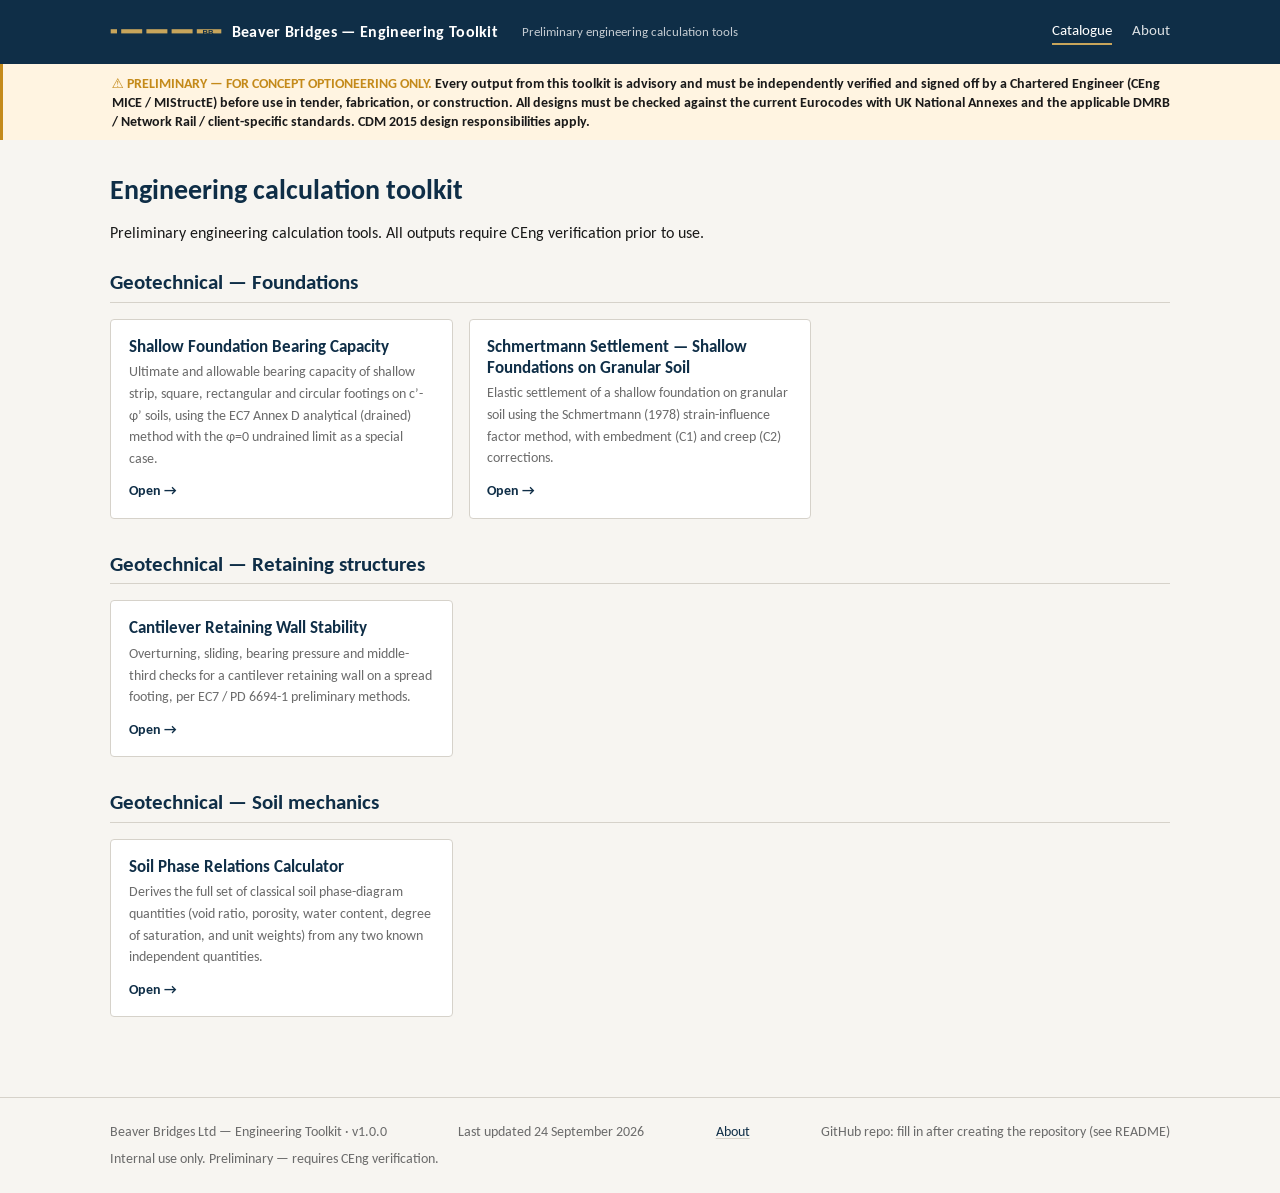
==== index.html @ 59d22f61 "Initial commit" ====
<!doctype html>
<html lang="en-GB">
<head>
  <meta charset="utf-8" />
  <meta name="viewport" content="width=device-width, initial-scale=1" />
  <title>Beaver Bridges — Engineering Toolkit</title>
  <meta name="description" content="Preliminary engineering calculation tools for Beaver Bridges Ltd. All outputs require CEng verification prior to use." />
  <link rel="icon" href="assets/favicon.ico" />
  <link rel="preconnect" href="https://fonts.googleapis.com" />
  <link rel="preconnect" href="https://fonts.gstatic.com" crossorigin />
  <link href="https://fonts.googleapis.com/css2?family=Carlito:ital,wght@0,300;0,400;0,700;1,400&display=swap" rel="stylesheet" />
  <link rel="stylesheet" href="css/base.css" />
  <link rel="stylesheet" href="css/layout.css" />
  <link rel="stylesheet" href="css/components.css" />
  <link rel="stylesheet" href="css/print.css" />
</head>
<body>
  <header class="site-nav">
    <div class="container">
      <a class="brand" href="index.html">
        <img src="assets/logo.svg" alt="Beaver Bridges" />
        <span class="brand-text">Beaver Bridges — Engineering Toolkit</span>
      </a>
      <span class="tagline">Preliminary engineering calculation tools</span>
      <nav>
        <a href="index.html" aria-current="page">Catalogue</a>
        <a href="about.html">About</a>
      </nav>
    </div>
  </header>

  <div class="safety-banner">
    <div class="container">
      <strong class="lead">⚠ PRELIMINARY — FOR CONCEPT OPTIONEERING ONLY.</strong>
      Every output from this toolkit is advisory and must be independently verified and signed off by a
      Chartered Engineer (CEng MICE / MIStructE) before use in tender, fabrication, or construction. All
      designs must be checked against the current Eurocodes with UK National Annexes and the applicable
      DMRB / Network Rail / client-specific standards. CDM 2015 design responsibilities apply.
    </div>
  </div>

  <main>
    <div class="container">
      <div class="page-header">
        <h1>Engineering calculation toolkit</h1>
        <p>Preliminary engineering calculation tools. All outputs require CEng verification prior to use.</p>
      </div>

      <div id="catalogue-root"></div>
    </div>
  </main>

  <footer class="site-footer">
    <div class="container">
      <span>Beaver Bridges Ltd — Engineering Toolkit · v1.0.0</span>
      <span>Last updated 24 September 2026</span>
      <span><a href="about.html">About</a></span>
      <span>GitHub repo: fill in after creating the repository (see README)</span>
      <span>Internal use only. Preliminary — requires CEng verification.</span>
    </div>
  </footer>

  <script type="module" src="js/main.js"></script>
</body>
</html>
---- css/base.css ----
/* base.css — reset, design tokens, typography
   Carlito is loaded via the Google Fonts <link> in each page's <head> (the
   one sanctioned external call per the build brief) — see index.html etc.
   The fallback stack below covers 'Calibri Light', which is metric-
   identical to Carlito, if that link is ever unreachable. */

:root {
  --bb-primary: #0F2E47;
  --bb-accent:  #C8A55B;
  --bb-paper:   #F7F5F1;
  --bb-ink:     #1A1A1A;
  --bb-muted:   #6B6B6B;
  --bb-line:    #D6D2CA;
  --bb-warn-bg: #FFF4E1;
  --bb-warn-ln: #C48A1A;
  --bb-ok:      #2E7D5B;
  --bb-err:     #B23A2E;

  --bb-font: 'Carlito', 'Calibri Light', 'Calibri', 'Segoe UI', system-ui, sans-serif;
  --bb-radius: 4px;
}

*, *::before, *::after {
  box-sizing: border-box;
}

html {
  font-size: 16px;
}

body {
  margin: 0;
  background: var(--bb-paper);
  color: var(--bb-ink);
  font-family: var(--bb-font);
  font-weight: 400;
  line-height: 1.5;
  font-variant-numeric: tabular-nums;
  -webkit-font-smoothing: antialiased;
}

h1, h2, h3, h4 {
  font-weight: 700;
  line-height: 1.25;
  margin: 0 0 0.5em;
  color: var(--bb-primary);
}

h1 { font-size: 1.75rem; }
h2 { font-size: 1.3rem; }
h3 { font-size: 1.05rem; }

p {
  margin: 0 0 1em;
}

a {
  color: var(--bb-primary);
  text-decoration-color: var(--bb-line);
  text-underline-offset: 2px;
}

a:hover {
  color: var(--bb-accent);
}

ul, ol {
  margin: 0 0 1em;
  padding-left: 1.25em;
}

table {
  border-collapse: collapse;
  width: 100%;
}

th, td {
  text-align: left;
  padding: 0.4em 0.6em;
  border-bottom: 1px solid var(--bb-line);
}

td.num, th.num {
  text-align: right;
  font-variant-numeric: tabular-nums;
}

button, input, select {
  font-family: inherit;
  font-size: 1rem;
  color: inherit;
}

small, .muted {
  color: var(--bb-muted);
  font-size: 0.85em;
}

.visually-hidden {
  position: absolute;
  width: 1px;
  height: 1px;
  overflow: hidden;
  clip: rect(0 0 0 0);
  white-space: nowrap;
}
---- css/layout.css ----
/* layout.css — nav, banner, grid, page structure */

.container {
  max-width: 1100px;
  margin: 0 auto;
  padding: 0 1.25rem;
}

/* --- Top nav --- */

.site-nav {
  background: var(--bb-primary);
  color: #fff;
}

.site-nav .container {
  display: flex;
  align-items: center;
  gap: 1.5rem;
  min-height: 64px;
}

.site-nav .brand {
  display: flex;
  align-items: center;
  gap: 0.6rem;
  color: #fff;
  text-decoration: none;
  font-weight: 700;
  letter-spacing: 0.02em;
}

.site-nav .brand img,
.site-nav .brand svg {
  height: 28px;
  width: auto;
  display: block;
}

.site-nav .brand-text {
  font-size: 1rem;
  white-space: nowrap;
}

.site-nav .tagline {
  display: none;
}

.site-nav nav {
  margin-left: auto;
  display: flex;
  gap: 1.25rem;
}

.site-nav nav a {
  color: #fff;
  text-decoration: none;
  font-size: 0.95rem;
  opacity: 0.85;
  border-bottom: 2px solid transparent;
  padding-bottom: 2px;
}

.site-nav nav a:hover,
.site-nav nav a[aria-current='page'] {
  opacity: 1;
  border-bottom-color: var(--bb-accent);
}

@media (min-width: 700px) {
  .site-nav .tagline {
    display: block;
    font-size: 0.8rem;
    font-weight: 400;
    opacity: 0.75;
  }
}

/* --- Safety banner --- */

.safety-banner {
  background: var(--bb-warn-bg);
  border-left: 3px solid var(--bb-warn-ln);
  color: var(--bb-ink);
}

.safety-banner .container {
  padding-top: 0.6rem;
  padding-bottom: 0.6rem;
  font-size: 0.85rem;
  font-weight: 700;
  line-height: 1.4;
}

.safety-banner strong.lead {
  color: var(--bb-warn-ln);
}

/* --- Page body --- */

main {
  padding: 2rem 0 3rem;
}

.page-header {
  margin-bottom: 1.5rem;
}

.page-header .tag {
  display: inline-block;
  font-size: 0.75rem;
  font-weight: 700;
  color: var(--bb-primary);
  background: #fff;
  border: 1px solid var(--bb-line);
  border-radius: var(--bb-radius);
  padding: 0.15em 0.5em;
  margin-bottom: 0.5rem;
}

/* --- Landing page catalogue --- */

.catalogue-group {
  margin-bottom: 2rem;
}

.catalogue-group h2 {
  border-bottom: 1px solid var(--bb-line);
  padding-bottom: 0.4rem;
  margin-bottom: 1rem;
}

.card-grid {
  display: grid;
  grid-template-columns: repeat(auto-fill, minmax(260px, 1fr));
  gap: 1rem;
}

.calc-card {
  display: flex;
  flex-direction: column;
  background: #fff;
  border: 1px solid var(--bb-line);
  border-radius: var(--bb-radius);
  padding: 1rem 1.1rem;
  text-decoration: none;
  color: var(--bb-ink);
}

.calc-card:hover {
  border-color: var(--bb-primary);
}

.calc-card h3 {
  margin-bottom: 0.3rem;
}

.calc-card p {
  color: var(--bb-muted);
  font-size: 0.9rem;
  margin-bottom: 0.75rem;
  flex: 1;
}

.calc-card .open-link {
  font-size: 0.85rem;
  font-weight: 700;
  color: var(--bb-primary);
}

/* --- Calc page two-column layout --- */

.calc-layout {
  display: grid;
  grid-template-columns: 1fr;
  gap: 2rem;
}

@media (min-width: 900px) {
  .calc-layout {
    grid-template-columns: minmax(0, 1.1fr) minmax(0, 0.9fr);
    align-items: start;
  }
  .calc-col-results {
    position: sticky;
    top: 1rem;
  }
}

.calc-col-results {
  display: flex;
  flex-direction: column;
  gap: 1rem;
}

.report-section {
  margin-top: 2.5rem;
}

.report-frame {
  background: #fff;
  border: 1px solid var(--bb-line);
}

/* --- Footer --- */

.site-footer {
  border-top: 1px solid var(--bb-line);
  padding: 1.5rem 0;
  font-size: 0.85rem;
  color: var(--bb-muted);
}

.site-footer .container {
  display: flex;
  flex-wrap: wrap;
  gap: 0.4rem 1.25rem;
  justify-content: space-between;
}
---- css/components.css ----
/* components.css — buttons, forms, tables, result cards */

/* --- Buttons --- */

.btn {
  display: inline-flex;
  align-items: center;
  gap: 0.4em;
  font-family: var(--bb-font);
  font-size: 0.9rem;
  font-weight: 700;
  padding: 0.5em 0.9em;
  border-radius: var(--bb-radius);
  border: 1px solid var(--bb-primary);
  background: var(--bb-primary);
  color: #fff;
  cursor: pointer;
  line-height: 1.2;
}

.btn:hover {
  background: #133a5c;
}

.btn.secondary {
  background: #fff;
  color: var(--bb-primary);
}

.btn.secondary:hover {
  background: var(--bb-paper);
}

.btn:disabled {
  opacity: 0.5;
  cursor: not-allowed;
}

.btn-row {
  display: flex;
  flex-wrap: wrap;
  gap: 0.5rem;
  margin-bottom: 1rem;
}

.print-icon {
  width: 1em;
  height: 1em;
  display: inline-block;
}

/* --- Forms --- */

.calc-form {
  background: #fff;
  border: 1px solid var(--bb-line);
  border-radius: var(--bb-radius);
  padding: 1.25rem;
}

.field {
  margin-bottom: 1rem;
}

.field:last-child {
  margin-bottom: 0;
}

.field label {
  display: block;
  font-size: 0.85rem;
  font-weight: 700;
  margin-bottom: 0.3em;
}

.field .field-unit {
  font-weight: 400;
  color: var(--bb-muted);
}

.field-input-row {
  display: flex;
  align-items: center;
  gap: 0.5rem;
}

.field input[type="number"],
.field input[type="text"],
.field select {
  width: 100%;
  padding: 0.5em 0.6em;
  border: 1px solid var(--bb-line);
  border-radius: var(--bb-radius);
  background: var(--bb-paper);
  font-variant-numeric: tabular-nums;
}

.field input:focus,
.field select:focus {
  outline: 2px solid var(--bb-primary);
  outline-offset: 1px;
}

.field .unit-suffix {
  font-size: 0.85rem;
  color: var(--bb-muted);
  white-space: nowrap;
}

.field .field-help {
  margin-top: 0.25em;
  font-size: 0.78rem;
  color: var(--bb-muted);
}

.field.invalid input,
.field.invalid select {
  border-color: var(--bb-err);
}

.field .field-error {
  margin-top: 0.25em;
  font-size: 0.78rem;
  color: var(--bb-err);
}

fieldset {
  border: 1px solid var(--bb-line);
  border-radius: var(--bb-radius);
  margin: 0 0 1rem;
  padding: 0.75rem 1rem 1rem;
}

fieldset legend {
  font-size: 0.85rem;
  font-weight: 700;
  padding: 0 0.4em;
}

/* --- Collapsible refs/assumptions --- */

details.info-block {
  background: #fff;
  border: 1px solid var(--bb-line);
  border-radius: var(--bb-radius);
  padding: 0.75rem 1rem;
  margin-bottom: 1rem;
}

details.info-block summary {
  cursor: pointer;
  font-weight: 700;
  font-size: 0.9rem;
}

details.info-block ul {
  margin: 0.75rem 0 0;
}

details.info-block li {
  margin-bottom: 0.3em;
  font-size: 0.9rem;
}

/* --- Results panel --- */

.results-panel {
  background: #fff;
  border: 1px solid var(--bb-line);
  border-radius: var(--bb-radius);
  padding: 1.25rem;
}

.result-row {
  display: flex;
  justify-content: space-between;
  align-items: baseline;
  gap: 1rem;
  padding: 0.4em 0;
  border-bottom: 1px solid var(--bb-line);
}

.result-row:last-child {
  border-bottom: none;
}

.result-row .result-label {
  font-size: 0.88rem;
  color: var(--bb-muted);
}

.result-row .result-value {
  font-weight: 700;
  font-variant-numeric: tabular-nums;
  white-space: nowrap;
}

/* Scoped to .results-panel specifically (not .rs-results-box in the report
   sheet) — the negative margin bleeds the highlight to the panel's own
   edges, which would break out of the report's tighter results box. */
.results-panel .result-row.highlight {
  background: var(--bb-paper);
  margin: 0 -1.25rem;
  padding: 0.6em 1.25rem;
  border-bottom: none;
}

.result-row.highlight .result-value {
  font-size: 1.15rem;
  color: var(--bb-primary);
}

.verdict-banner {
  margin-top: 0.75rem;
  padding: 0.6em 0.9em;
  border-radius: var(--bb-radius);
  font-weight: 700;
  font-size: 0.9rem;
}

.verdict-banner.pass {
  background: #E7F3EC;
  color: var(--bb-ok);
  border: 1px solid var(--bb-ok);
}

.verdict-banner.fail {
  background: #FBEAE7;
  color: var(--bb-err);
  border: 1px solid var(--bb-err);
}

.warnings-list {
  margin-top: 0.75rem;
  padding: 0.6em 0.9em;
  background: var(--bb-warn-bg);
  border: 1px solid var(--bb-warn-ln);
  border-radius: var(--bb-radius);
  font-size: 0.85rem;
}

.warnings-list ul {
  margin: 0.4em 0 0;
}

/* --- Soil layers table (Schmertmann settlement) --- */

.layers-table {
  margin-bottom: 0.5rem;
}

.layers-table th {
  font-size: 0.8rem;
  color: var(--bb-muted);
  font-weight: 700;
}

.layers-table td {
  padding: 0.3em 0.4em;
}

.layers-table input[type="number"] {
  width: 100%;
  padding: 0.35em 0.4em;
}

.layers-table .btn {
  padding: 0.2em 0.5em;
  font-size: 0.8rem;
  line-height: 1;
}

/* --- Phase relations picker --- */

.phase-picker-row {
  display: grid;
  grid-template-columns: repeat(2, 1fr);
  gap: 0.75rem;
}

.phase-output-table td.derived {
  color: var(--bb-muted);
}

.phase-output-table td.given {
  font-weight: 700;
  color: var(--bb-primary);
}

/* --- Copy-link toast --- */

.toast {
  position: fixed;
  bottom: 1.25rem;
  left: 50%;
  transform: translateX(-50%);
  background: var(--bb-primary);
  color: #fff;
  padding: 0.5em 1em;
  border-radius: var(--bb-radius);
  font-size: 0.85rem;
  opacity: 0;
  pointer-events: none;
  transition: opacity 0.2s ease;
}

.toast.visible {
  opacity: 1;
}
---- css/print.css ----
/* print.css — printable calc sheet (@media print) and the on-screen preview
   that mirrors it exactly (.report-sheet is shared markup for both). */

.report-sheet {
  font-family: var(--bb-font);
  color: #000;
  background: #fff;
  font-size: 10pt;
  line-height: 1.35;
  font-variant-numeric: tabular-nums;
}

.report-sheet .rs-border {
  border: 0.5pt solid #000;
}

.report-sheet table {
  border-collapse: collapse;
  width: 100%;
}

.report-sheet .rs-head {
  display: grid;
  grid-template-columns: 1fr 1fr;
  border-bottom: 0.5pt solid #000;
}

.report-sheet .rs-head > div {
  padding: 6pt 8pt;
}

.report-sheet .rs-head-left {
  border-right: 0.5pt solid #000;
  display: flex;
  align-items: center;
  gap: 8pt;
}

.report-sheet .rs-head-left img,
.report-sheet .rs-head-left svg {
  height: 22pt;
  width: auto;
}

.report-sheet .rs-head-left .rs-company {
  font-size: 12pt;
  font-weight: 700;
}

.report-sheet .rs-head-left .rs-sub {
  font-size: 8pt;
  color: #333;
}

.report-sheet .rs-meta-table td {
  border: none;
  padding: 1pt 0;
  font-size: 9pt;
}

.report-sheet .rs-meta-table td.rs-meta-label {
  color: #333;
  width: 40%;
}

.report-sheet .rs-meta-table td.rs-meta-fill {
  border-bottom: 0.5pt solid #000;
}

.report-sheet .rs-calc-meta {
  display: grid;
  grid-template-columns: 1fr 1fr;
  border-bottom: 0.5pt solid #000;
}

.report-sheet .rs-calc-meta > div {
  padding: 6pt 8pt;
}

.report-sheet .rs-calc-meta > div:first-child {
  border-right: 0.5pt solid #000;
}

.report-sheet .rs-calc-title {
  font-size: 12pt;
  font-weight: 700;
  margin-bottom: 2pt;
}

.report-sheet .rs-body {
  padding: 8pt 10pt;
}

.report-sheet h4.rs-section-title {
  font-size: 10pt;
  font-weight: 700;
  letter-spacing: 0.03em;
  text-transform: uppercase;
  border-bottom: 0.5pt solid #000;
  margin: 0 0 4pt;
  padding-bottom: 2pt;
}

.report-sheet section.rs-section {
  margin-bottom: 10pt;
}

.report-sheet ul.rs-bullets {
  margin: 0;
  padding-left: 14pt;
}

.report-sheet ul.rs-bullets li {
  margin-bottom: 2pt;
}

.report-sheet table.rs-input-table th,
.report-sheet table.rs-input-table td {
  border-bottom: 0.5pt solid #999;
  padding: 2pt 4pt;
  font-size: 9pt;
  text-align: left;
}

.report-sheet table.rs-input-table td.num {
  text-align: right;
}

.report-sheet .rs-step {
  margin-bottom: 6pt;
  page-break-inside: avoid;
}

.report-sheet .rs-step-title {
  font-weight: 700;
  font-size: 9.5pt;
  margin-bottom: 1pt;
}

.report-sheet .rs-step-line {
  display: grid;
  grid-template-columns: 90pt 1fr;
  font-size: 9pt;
}

.report-sheet .rs-step-line .rs-step-key {
  color: #333;
}

.report-sheet .rs-results-box {
  border: 0.75pt solid #000;
  padding: 6pt 10pt;
  page-break-inside: avoid;
}

.report-sheet .rs-results-box .result-row {
  display: flex;
  justify-content: space-between;
  padding: 2pt 0;
  font-size: 9.5pt;
  border-bottom: 0.25pt solid #ccc;
}

.report-sheet .rs-results-box .result-row:last-child {
  border-bottom: none;
}

.report-sheet .rs-results-box .result-row.highlight .result-value {
  font-size: 12pt;
  font-weight: 700;
}

.report-sheet .rs-verdict {
  margin-top: 4pt;
  font-weight: 700;
  font-size: 9.5pt;
}

.report-sheet .rs-signoff {
  border-top: 0.75pt solid #000;
  padding: 8pt 10pt;
}

.report-sheet .rs-signoff-statement {
  font-weight: 700;
  font-size: 8.5pt;
  text-align: center;
  margin-bottom: 6pt;
}

.report-sheet .rs-signoff-row {
  display: grid;
  grid-template-columns: 60pt 1fr 40pt 1fr 40pt 1fr;
  gap: 4pt;
  align-items: end;
  font-size: 9pt;
  margin-bottom: 4pt;
}

.report-sheet .rs-signoff-row span.line {
  border-bottom: 0.5pt solid #000;
  display: inline-block;
  height: 12pt;
}

.report-sheet .rs-footer {
  border-top: 0.5pt solid #000;
  padding: 4pt 10pt;
  font-size: 8pt;
  display: flex;
  justify-content: space-between;
  color: #333;
}

@media print {
  @page {
    size: A4 portrait;
    margin: 15mm;
  }

  html, body {
    background: #fff !important;
  }

  body * {
    visibility: hidden;
  }

  .site-nav, .safety-banner, .site-footer,
  .calc-form, .results-panel, .btn-row, .info-block,
  .toast {
    display: none !important;
  }

  #report-root, #report-root * {
    visibility: visible;
  }

  #report-root {
    position: absolute;
    left: 0;
    top: 0;
    width: 100%;
  }

  .report-sheet {
    font-size: 10pt;
    line-height: 1.35;
  }

  .report-sheet .rs-step,
  .report-sheet .rs-results-box {
    page-break-inside: avoid;
  }

  a[href]::after {
    content: '';
  }
}
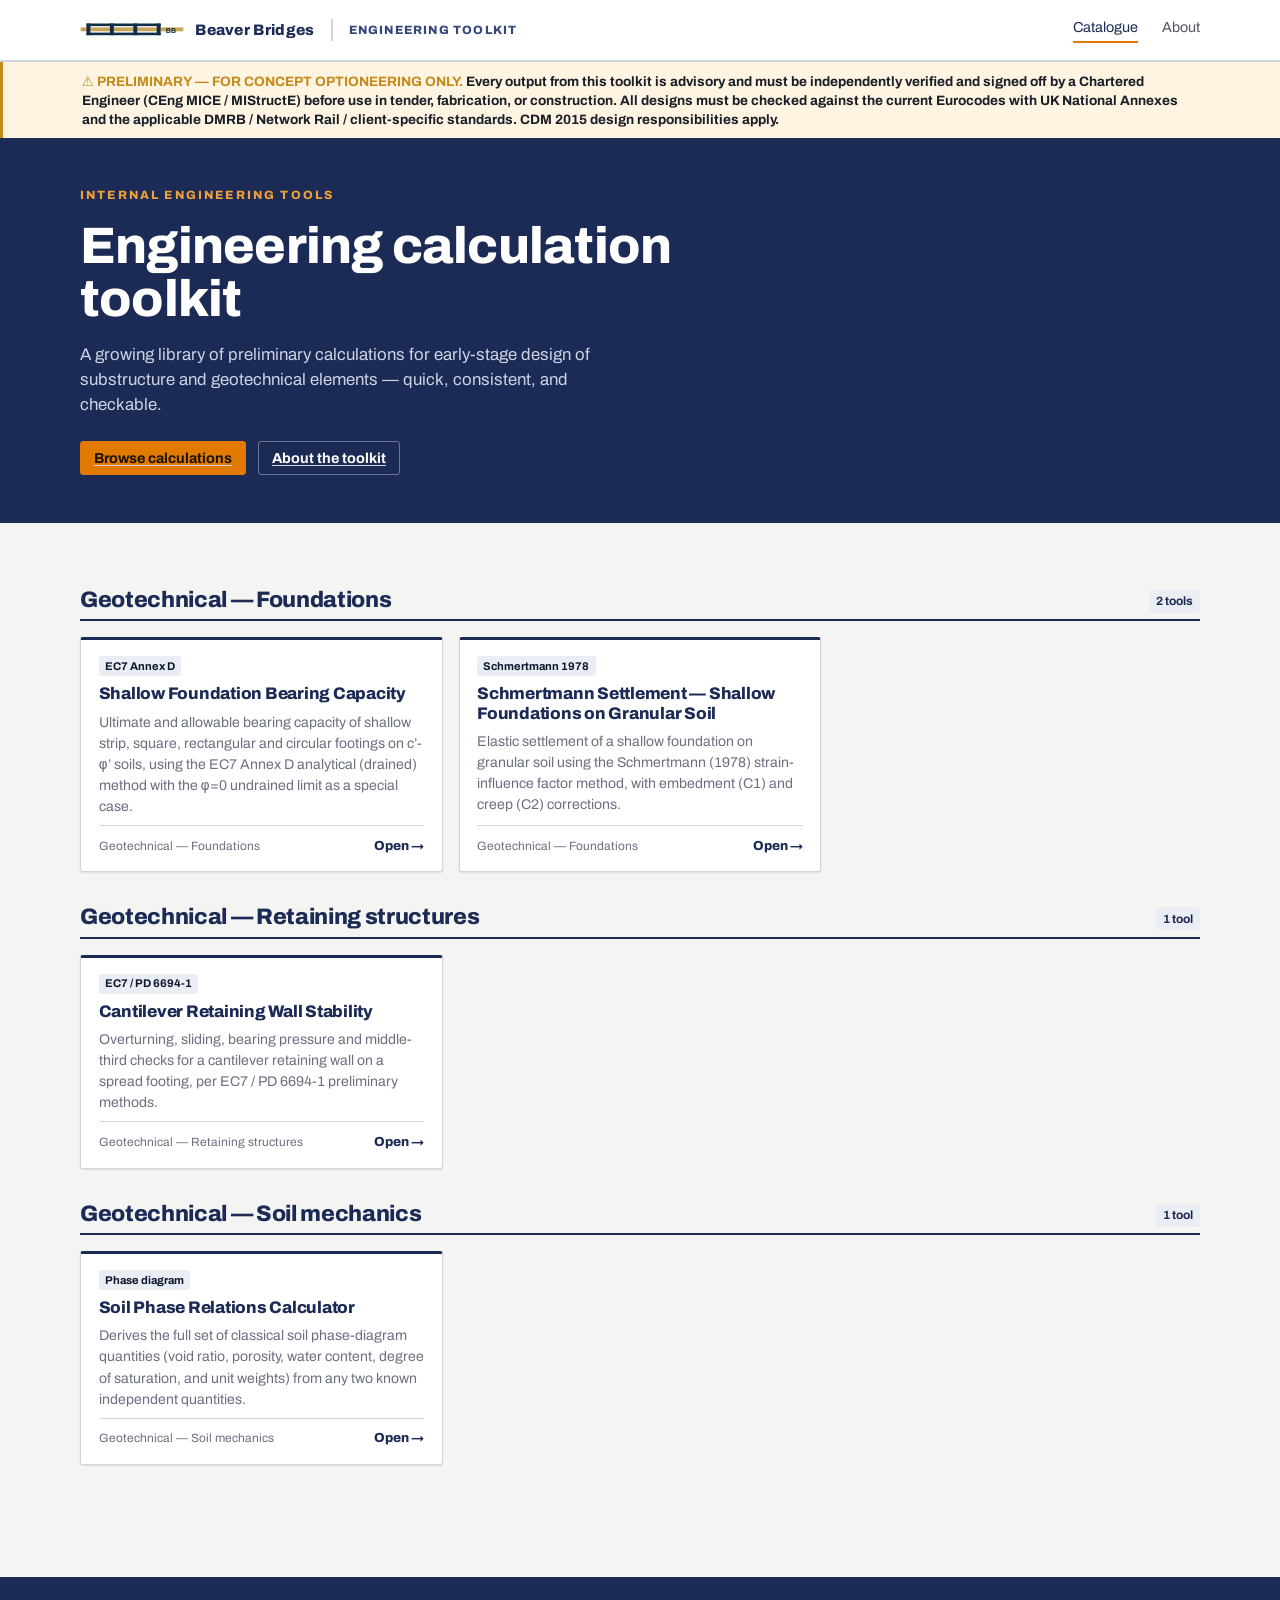
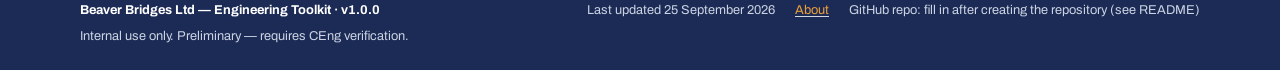
==== commit 1184405a: "Rev 1" ====
--- a/index.html
+++ b/index.html
@@ -8,7 +8,7 @@
   <link rel="icon" href="assets/favicon.ico" />
   <link rel="preconnect" href="https://fonts.googleapis.com" />
   <link rel="preconnect" href="https://fonts.gstatic.com" crossorigin />
-  <link href="https://fonts.googleapis.com/css2?family=Carlito:ital,wght@0,300;0,400;0,700;1,400&display=swap" rel="stylesheet" />
+  <link href="https://fonts.googleapis.com/css2?family=Archivo:ital,wght@0,400;0,600;0,800;1,400&display=swap" rel="stylesheet" />
   <link rel="stylesheet" href="css/base.css" />
   <link rel="stylesheet" href="css/layout.css" />
   <link rel="stylesheet" href="css/components.css" />
@@ -19,9 +19,10 @@
     <div class="container">
       <a class="brand" href="index.html">
         <img src="assets/logo.svg" alt="Beaver Bridges" />
-        <span class="brand-text">Beaver Bridges — Engineering Toolkit</span>
+        <span class="brand-text">Beaver Bridges</span>
       </a>
-      <span class="tagline">Preliminary engineering calculation tools</span>
+      <span class="divider"></span>
+      <span class="tagline">Engineering Toolkit</span>
       <nav>
         <a href="index.html" aria-current="page">Catalogue</a>
         <a href="about.html">About</a>
@@ -39,22 +40,29 @@
     </div>
   </div>
 
+  <section class="hero">
+    <div class="container">
+      <div class="kicker">Internal engineering tools</div>
+      <h1>Engineering calculation toolkit</h1>
+      <p>A growing library of preliminary calculations for early-stage design of substructure and geotechnical elements — quick, consistent, and checkable.</p>
+      <div class="hero-actions">
+        <a href="#catalogue-root" class="btn btn-hero-primary">Browse calculations</a>
+        <a href="about.html" class="btn btn-hero-secondary">About the toolkit</a>
+      </div>
+    </div>
+  </section>
+
   <main>
-    <div class="container">
-      <div class="page-header">
-        <h1>Engineering calculation toolkit</h1>
-        <p>Preliminary engineering calculation tools. All outputs require CEng verification prior to use.</p>
-      </div>
-
+    <div class="container catalogue-intro">
       <div id="catalogue-root"></div>
     </div>
   </main>
 
   <footer class="site-footer">
     <div class="container">
-      <span>Beaver Bridges Ltd — Engineering Toolkit · v1.0.0</span>
-      <span>Last updated 24 September 2026</span>
-      <span><a href="about.html">About</a></span>
+      <strong>Beaver Bridges Ltd — Engineering Toolkit · v1.0.0</strong>
+      <span>Last updated 25 September 2026</span>
+      <a href="about.html">About</a>
       <span>GitHub repo: fill in after creating the repository (see README)</span>
       <span>Internal use only. Preliminary — requires CEng verification.</span>
     </div>
--- a/css/base.css
+++ b/css/base.css
@@ -1,23 +1,56 @@
 /* base.css — reset, design tokens, typography
-   Carlito is loaded via the Google Fonts <link> in each page's <head> (the
+   Archivo is loaded via the Google Fonts <link> in each page's <head> (the
    one sanctioned external call per the build brief) — see index.html etc.
-   The fallback stack below covers 'Calibri Light', which is metric-
-   identical to Carlito, if that link is ever unreachable. */
+   Brand retint: navy #1C2B55 primary, warm orange #E27A00 accent. The
+   safety/verification banner intentionally keeps its own warning colours
+   (--bb-warn-*) rather than the brand accent — it's a hazard notice, not a
+   brand moment, and stays non-dismissible per the build brief (§8). */
 
 :root {
-  --bb-primary: #0F2E47;
-  --bb-accent:  #C8A55B;
-  --bb-paper:   #F7F5F1;
-  --bb-ink:     #1A1A1A;
-  --bb-muted:   #6B6B6B;
-  --bb-line:    #D6D2CA;
+  --bb-primary: #1C2B55;
+  --bb-primary-100: #eaedf3;
+  --bb-primary-200: #ccd4e4;
+  --bb-primary-300: #a3b0cd;
+  --bb-primary-400: #6475a2;
+  --bb-primary-500: #33477b;
+  --bb-primary-600: #182648;
+  --bb-primary-700: #12203c;
+  --bb-primary-800: #0d182e;
+  --bb-primary-900: #08101f;
+
+  --bb-accent: #E27A00;
+  --bb-accent-100: #fdf1de;
+  --bb-accent-200: #f9ddb2;
+  --bb-accent-300: #f4c179;
+  --bb-accent-400: #ee9f38;
+  --bb-accent-500: #e27a00;
+  --bb-accent-600: #c06700;
+  --bb-accent-700: #955000;
+  --bb-accent-800: #6c3a00;
+  --bb-accent-900: #472600;
+
+  --bb-paper:   #F4F4F3;
+  --bb-surface: #FFFFFF;
+  --bb-ink:     #1A1E28;
+  --bb-muted:   #6B7080;
+  --bb-line:    #D2D5DD; /* ~20% navy tint over white, as a plain hex so
+                            border-shorthand parsing never depends on
+                            color-mix() support */
+
+  /* Hazard/warning colours — deliberately distinct from the brand accent
+     above so the mandatory verification notice always reads as a safety
+     signal, never as house style. */
   --bb-warn-bg: #FFF4E1;
   --bb-warn-ln: #C48A1A;
   --bb-ok:      #2E7D5B;
   --bb-err:     #B23A2E;
 
-  --bb-font: 'Carlito', 'Calibri Light', 'Calibri', 'Segoe UI', system-ui, sans-serif;
-  --bb-radius: 4px;
+  --bb-font: 'Archivo', 'Calibri Light', 'Calibri', 'Segoe UI', system-ui, sans-serif;
+  --bb-radius: 3px;
+  --bb-container: 1160px;
+
+  --bb-shadow-sm: 0 1px 2px rgba(8, 16, 31, 0.10);
+  --bb-shadow-md: 0 3px 10px rgba(8, 16, 31, 0.12);
 }
 
 *, *::before, *::after {
@@ -40,15 +73,16 @@
 }
 
 h1, h2, h3, h4 {
-  font-weight: 700;
-  line-height: 1.25;
+  font-weight: 800;
+  line-height: 1.15;
+  letter-spacing: -0.015em;
   margin: 0 0 0.5em;
   color: var(--bb-primary);
 }
 
-h1 { font-size: 1.75rem; }
-h2 { font-size: 1.3rem; }
-h3 { font-size: 1.05rem; }
+h1 { font-size: 2rem; }
+h2 { font-size: 1.4rem; }
+h3 { font-size: 1.1rem; }
 
 p {
   margin: 0 0 1em;
@@ -80,6 +114,14 @@
   border-bottom: 1px solid var(--bb-line);
 }
 
+th {
+  font-size: 0.75rem;
+  letter-spacing: 0.06em;
+  text-transform: uppercase;
+  color: var(--bb-muted);
+  font-weight: 700;
+}
+
 td.num, th.num {
   text-align: right;
   font-variant-numeric: tabular-nums;
--- a/css/layout.css
+++ b/css/layout.css
@@ -1,7 +1,7 @@
-/* layout.css — nav, banner, grid, page structure */
+/* layout.css — nav, hero, banner, grid, page structure */
 
 .container {
-  max-width: 1100px;
+  max-width: var(--bb-container);
   margin: 0 auto;
   padding: 0 1.25rem;
 }
@@ -9,37 +9,48 @@
 /* --- Top nav --- */
 
 .site-nav {
-  background: var(--bb-primary);
-  color: #fff;
+  background: var(--bb-surface);
+  border-bottom: 2px solid var(--bb-line);
+  position: sticky;
+  top: 0;
+  z-index: 20;
 }
 
 .site-nav .container {
   display: flex;
   align-items: center;
-  gap: 1.5rem;
-  min-height: 64px;
+  gap: 1rem;
+  min-height: 60px;
 }
 
 .site-nav .brand {
   display: flex;
   align-items: center;
-  gap: 0.6rem;
-  color: #fff;
+  gap: 0.7rem;
+  color: var(--bb-primary);
   text-decoration: none;
-  font-weight: 700;
+  font-weight: 800;
   letter-spacing: 0.02em;
 }
 
 .site-nav .brand img,
 .site-nav .brand svg {
-  height: 28px;
+  height: 26px;
   width: auto;
   display: block;
 }
 
 .site-nav .brand-text {
-  font-size: 1rem;
+  font-size: 0.95rem;
   white-space: nowrap;
+}
+
+.site-nav .divider {
+  width: 2px;
+  height: 22px;
+  background: var(--bb-line);
+  flex: none;
+  display: none;
 }
 
 .site-nav .tagline {
@@ -49,14 +60,14 @@
 .site-nav nav {
   margin-left: auto;
   display: flex;
-  gap: 1.25rem;
+  gap: 1.5rem;
 }
 
 .site-nav nav a {
-  color: #fff;
+  color: var(--bb-ink);
   text-decoration: none;
-  font-size: 0.95rem;
-  opacity: 0.85;
+  font-size: 0.9rem;
+  opacity: 0.75;
   border-bottom: 2px solid transparent;
   padding-bottom: 2px;
 }
@@ -64,19 +75,29 @@
 .site-nav nav a:hover,
 .site-nav nav a[aria-current='page'] {
   opacity: 1;
+  color: var(--bb-primary);
   border-bottom-color: var(--bb-accent);
 }
 
 @media (min-width: 700px) {
+  .site-nav .divider {
+    display: block;
+  }
   .site-nav .tagline {
     display: block;
-    font-size: 0.8rem;
-    font-weight: 400;
-    opacity: 0.75;
+    font-size: 0.75rem;
+    font-weight: 800;
+    letter-spacing: 0.1em;
+    text-transform: uppercase;
+    color: var(--bb-primary-500);
+    text-decoration: none;
   }
 }
 
-/* --- Safety banner --- */
+/* --- Safety banner ---
+   Deliberately kept persistent and non-dismissible (build brief §8) —
+   this is a hazard/compliance notice, not a piece of brand chrome, so it
+   does not follow the rest of the page into the navy/orange palette. */
 
 .safety-banner {
   background: var(--bb-warn-bg);
@@ -96,6 +117,67 @@
   color: var(--bb-warn-ln);
 }
 
+/* --- Hero (landing page only) --- */
+
+.hero {
+  background: var(--bb-primary);
+  color: #fff;
+}
+
+.hero .container {
+  padding: 3rem 1.25rem;
+}
+
+.hero .kicker {
+  font-size: 0.75rem;
+  letter-spacing: 0.18em;
+  text-transform: uppercase;
+  color: var(--bb-accent-400);
+  margin-bottom: 1rem;
+  font-weight: 800;
+}
+
+.hero h1 {
+  color: #fff;
+  font-size: clamp(2.1rem, 5vw, 3.2rem);
+  line-height: 1.03;
+  margin-bottom: 1rem;
+  max-width: 20ch;
+}
+
+.hero p {
+  font-size: 1.05rem;
+  max-width: 52ch;
+  color: var(--bb-primary-200);
+  margin-bottom: 1.5rem;
+}
+
+.hero .hero-actions {
+  display: flex;
+  gap: 0.75rem;
+  flex-wrap: wrap;
+}
+
+.hero .btn-hero-primary {
+  background: var(--bb-accent);
+  color: #1a1200;
+  border-color: var(--bb-accent);
+}
+
+.hero .btn-hero-primary:hover {
+  background: var(--bb-accent-600);
+}
+
+.hero .btn-hero-secondary {
+  background: transparent;
+  border: 1px solid rgba(255, 255, 255, 0.35);
+  color: #fff;
+}
+
+.hero .btn-hero-secondary:hover {
+  background: rgba(255, 255, 255, 0.08);
+}
+
 /* --- Page body --- */
 
 main {
@@ -118,53 +200,117 @@
   margin-bottom: 0.5rem;
 }
 
+.breadcrumb {
+  display: inline-flex;
+  align-items: center;
+  gap: 0.4rem;
+  font-size: 0.85rem;
+  font-weight: 700;
+  color: var(--bb-primary);
+  text-decoration: none;
+  margin-bottom: 1rem;
+}
+
+.breadcrumb:hover {
+  color: var(--bb-accent);
+}
+
 /* --- Landing page catalogue --- */
+
+.catalogue-intro {
+  padding-top: 2rem;
+}
 
 .catalogue-group {
   margin-bottom: 2rem;
 }
 
-.catalogue-group h2 {
-  border-bottom: 1px solid var(--bb-line);
+.catalogue-group .group-head {
+  display: flex;
+  align-items: flex-end;
+  justify-content: space-between;
+  gap: 1rem;
+  border-bottom: 2px solid var(--bb-primary);
   padding-bottom: 0.4rem;
   margin-bottom: 1rem;
 }
 
+.catalogue-group .group-head h2 {
+  margin: 0;
+}
+
+.catalogue-group .group-count {
+  font-size: 0.75rem;
+  font-weight: 700;
+  color: var(--bb-primary);
+  background: var(--bb-primary-100);
+  border-radius: var(--bb-radius);
+  padding: 0.2em 0.6em;
+  white-space: nowrap;
+}
+
 .card-grid {
   display: grid;
-  grid-template-columns: repeat(auto-fill, minmax(260px, 1fr));
+  grid-template-columns: repeat(auto-fill, minmax(280px, 1fr));
   gap: 1rem;
 }
 
 .calc-card {
   display: flex;
   flex-direction: column;
-  background: #fff;
+  gap: 0.5rem;
+  background: var(--bb-surface);
   border: 1px solid var(--bb-line);
+  border-top: 3px solid var(--bb-primary);
   border-radius: var(--bb-radius);
   padding: 1rem 1.1rem;
   text-decoration: none;
   color: var(--bb-ink);
+  box-shadow: var(--bb-shadow-sm);
+  transition: box-shadow 0.15s;
 }
 
 .calc-card:hover {
-  border-color: var(--bb-primary);
+  box-shadow: var(--bb-shadow-md);
+}
+
+.calc-card .card-tag {
+  display: inline-flex;
+  align-self: flex-start;
+  font-size: 0.7rem;
+  font-weight: 700;
+  color: var(--bb-primary-800);
+  background: var(--bb-primary-100);
+  border-radius: var(--bb-radius);
+  padding: 0.15em 0.55em;
 }
 
 .calc-card h3 {
-  margin-bottom: 0.3rem;
+  margin: 0;
+  font-size: 1.05rem;
 }
 
 .calc-card p {
   color: var(--bb-muted);
-  font-size: 0.9rem;
-  margin-bottom: 0.75rem;
+  font-size: 0.88rem;
+  margin: 0;
   flex: 1;
 }
 
+.calc-card .card-foot {
+  display: flex;
+  justify-content: space-between;
+  align-items: center;
+  margin-top: auto;
+  padding-top: 0.6rem;
+  border-top: 1px solid var(--bb-line);
+  font-size: 0.75rem;
+  color: var(--bb-muted);
+}
+
 .calc-card .open-link {
-  font-size: 0.85rem;
-  font-weight: 700;
+  font-size: 0.82rem;
+  font-weight: 800;
   color: var(--bb-primary);
 }
 
@@ -183,7 +329,7 @@
   }
   .calc-col-results {
     position: sticky;
-    top: 1rem;
+    top: 76px;
   }
 }
 
@@ -202,18 +348,40 @@
   border: 1px solid var(--bb-line);
 }
 
+.diagram-section {
+  margin-top: 2rem;
+}
+
+.diagram-frame {
+  aspect-ratio: 4 / 3;
+  max-width: 480px;
+  background: #fff;
+  border: 1px solid var(--bb-line);
+  border-radius: var(--bb-radius);
+}
+
 /* --- Footer --- */
 
 .site-footer {
-  border-top: 1px solid var(--bb-line);
+  background: var(--bb-primary);
+  color: var(--bb-primary-200);
   padding: 1.5rem 0;
-  font-size: 0.85rem;
-  color: var(--bb-muted);
+  font-size: 0.8rem;
+  margin-top: 2rem;
 }
 
 .site-footer .container {
   display: flex;
   flex-wrap: wrap;
   gap: 0.4rem 1.25rem;
-  justify-content: space-between;
-}
+  align-items: center;
+}
+
+.site-footer strong {
+  color: #fff;
+  margin-right: auto;
+}
+
+.site-footer a {
+  color: var(--bb-accent-400);
+}
--- a/css/components.css
+++ b/css/components.css
@@ -19,7 +19,7 @@
 }
 
 .btn:hover {
-  background: #133a5c;
+  background: var(--bb-primary-600);
 }
 
 .btn.secondary {
@@ -195,19 +195,60 @@
   white-space: nowrap;
 }
 
-/* Scoped to .results-panel specifically (not .rs-results-box in the report
-   sheet) — the negative margin bleeds the highlight to the panel's own
-   edges, which would break out of the report's tighter results box. */
-.results-panel .result-row.highlight {
-  background: var(--bb-paper);
-  margin: 0 -1.25rem;
-  padding: 0.6em 1.25rem;
-  border-bottom: none;
-}
-
-.result-row.highlight .result-value {
-  font-size: 1.15rem;
+/* --- Stat tiles (headline / highlighted results) ---
+   Highlighted results render as tiles above the row list, not as rows:
+   the first tile is solid navy, any further ones are outlined — mirrors
+   the paired qult/qRd headline treatment. Same classes are reused inside
+   the printed report sheet; print.css adds pt-scale overrides there. */
+
+.stat-grid {
+  display: grid;
+  grid-template-columns: repeat(auto-fit, minmax(130px, 1fr));
+  gap: 2px;
+  background: var(--bb-line);
+  border: 1px solid var(--bb-line);
+  margin-bottom: 1rem;
+}
+
+.stat-tile {
+  background: var(--bb-surface);
+  padding: 1rem 1.1rem;
+}
+
+.stat-tile:first-child {
+  background: var(--bb-primary);
+  color: #fff;
+}
+
+.stat-tile .stat-label {
+  font-size: 0.68rem;
+  letter-spacing: 0.1em;
+  text-transform: uppercase;
+  font-weight: 700;
+  color: var(--bb-primary-500);
+  margin-bottom: 0.4rem;
+}
+
+.stat-tile:first-child .stat-label {
+  color: var(--bb-accent-400);
+}
+
+.stat-tile .stat-value {
+  font-weight: 800;
+  font-size: 1.9rem;
+  line-height: 1.05;
   color: var(--bb-primary);
+}
+
+.stat-tile:first-child .stat-value {
+  color: #fff;
+}
+
+.stat-tile .stat-unit {
+  font-size: 0.8rem;
+  font-weight: 700;
+  margin-left: 0.25em;
+  opacity: 0.7;
 }
 
 .verdict-banner {
--- a/css/print.css
+++ b/css/print.css
@@ -1,5 +1,9 @@
 /* print.css — printable calc sheet (@media print) and the on-screen preview
-   that mirrors it exactly (.report-sheet is shared markup for both). */
+   that mirrors it exactly (.report-sheet is shared markup for both).
+   Formal, bordered "engineering calculation sheet" styling: numbered
+   section headers, a metadata grid, and stat tiles for the headline
+   result(s) (reusing the same .stat-grid/.stat-tile classes as the live
+   results panel in components.css, at print point-sizes here). */
 
 .report-sheet {
   font-family: var(--bb-font);
@@ -11,7 +15,7 @@
 }
 
 .report-sheet .rs-border {
-  border: 0.5pt solid #000;
+  border: 0.5pt solid var(--bb-primary);
 }
 
 .report-sheet table {
@@ -22,7 +26,7 @@
 .report-sheet .rs-head {
   display: grid;
   grid-template-columns: 1fr 1fr;
-  border-bottom: 0.5pt solid #000;
+  border-bottom: 0.5pt solid var(--bb-primary);
 }
 
 .report-sheet .rs-head > div {
@@ -30,7 +34,7 @@
 }
 
 .report-sheet .rs-head-left {
-  border-right: 0.5pt solid #000;
+  border-right: 0.5pt solid var(--bb-primary);
   display: flex;
   align-items: center;
   gap: 8pt;
@@ -44,22 +48,28 @@
 
 .report-sheet .rs-head-left .rs-company {
   font-size: 12pt;
-  font-weight: 700;
+  font-weight: 800;
+  color: var(--bb-primary);
 }
 
 .report-sheet .rs-head-left .rs-sub {
-  font-size: 8pt;
-  color: #333;
+  font-size: 7.5pt;
+  letter-spacing: 0.08em;
+  text-transform: uppercase;
+  color: var(--bb-primary-500);
 }
 
 .report-sheet .rs-meta-table td {
   border: none;
   padding: 1pt 0;
-  font-size: 9pt;
+  font-size: 8.5pt;
 }
 
 .report-sheet .rs-meta-table td.rs-meta-label {
-  color: #333;
+  color: var(--bb-primary-500);
+  font-size: 6.5pt;
+  letter-spacing: 0.08em;
+  text-transform: uppercase;
   width: 40%;
 }
 
@@ -70,7 +80,7 @@
 .report-sheet .rs-calc-meta {
   display: grid;
   grid-template-columns: 1fr 1fr;
-  border-bottom: 0.5pt solid #000;
+  border-bottom: 0.5pt solid var(--bb-primary);
 }
 
 .report-sheet .rs-calc-meta > div {
@@ -78,27 +88,47 @@
 }
 
 .report-sheet .rs-calc-meta > div:first-child {
-  border-right: 0.5pt solid #000;
+  border-right: 0.5pt solid var(--bb-primary);
 }
 
 .report-sheet .rs-calc-title {
   font-size: 12pt;
-  font-weight: 700;
+  font-weight: 800;
   margin-bottom: 2pt;
 }
 
+/* Full-width navy title strip, between the metadata grid and the body —
+   purely decorative repetition of the title already in rs-calc-meta, but
+   it's what makes the sheet read as a formal document at a glance. */
+.report-sheet .rs-title-bar {
+  background: var(--bb-primary);
+  color: #fff;
+  padding: 7pt 12pt;
+  font-weight: 800;
+  font-size: 11pt;
+  letter-spacing: -0.01em;
+}
+
 .report-sheet .rs-body {
-  padding: 8pt 10pt;
+  padding: 10pt 12pt 14pt;
 }
 
 .report-sheet h4.rs-section-title {
-  font-size: 10pt;
-  font-weight: 700;
-  letter-spacing: 0.03em;
+  display: flex;
+  align-items: baseline;
+  gap: 8pt;
+  font-size: 9.5pt;
+  font-weight: 800;
+  letter-spacing: 0.05em;
   text-transform: uppercase;
-  border-bottom: 0.5pt solid #000;
-  margin: 0 0 4pt;
-  padding-bottom: 2pt;
+  border-bottom: 1pt solid var(--bb-primary);
+  margin: 2pt 0 5pt;
+  padding-bottom: 3pt;
+}
+
+.report-sheet h4.rs-section-title .rs-section-num {
+  color: var(--bb-accent);
+  font-size: 9.5pt;
 }
 
 .report-sheet section.rs-section {
@@ -112,6 +142,30 @@
 
 .report-sheet ul.rs-bullets li {
   margin-bottom: 2pt;
+}
+
+.report-sheet .rs-assump-grid {
+  display: grid;
+  grid-template-columns: 1fr 190pt;
+  gap: 10pt;
+  align-items: start;
+}
+
+.report-sheet .rs-diagram-box {
+  border: 0.5pt solid var(--bb-line);
+  background: #fff;
+  page-break-inside: avoid;
+}
+
+.report-sheet .rs-diagram-inner {
+  height: 150pt;
+}
+
+.report-sheet .rs-diagram-caption {
+  font-size: 7pt;
+  text-align: center;
+  color: var(--bb-primary-500);
+  padding: 2pt 0 4pt;
 }
 
 .report-sheet table.rs-input-table th,
@@ -122,6 +176,14 @@
   text-align: left;
 }
 
+.report-sheet table.rs-input-table th {
+  font-size: 7pt;
+  letter-spacing: 0.05em;
+  text-transform: uppercase;
+  color: var(--bb-primary-500);
+  font-weight: 700;
+}
+
 .report-sheet table.rs-input-table td.num {
   text-align: right;
 }
@@ -147,27 +209,48 @@
   color: #333;
 }
 
-.report-sheet .rs-results-box {
-  border: 0.75pt solid #000;
-  padding: 6pt 10pt;
+/* --- Print-scale overrides of the shared .stat-grid/.stat-tile component --- */
+
+.report-sheet .stat-grid {
+  gap: 1.5pt;
+  border: 1pt solid var(--bb-primary);
+  margin-bottom: 6pt;
   page-break-inside: avoid;
 }
 
-.report-sheet .rs-results-box .result-row {
+.report-sheet .stat-tile {
+  padding: 7pt 10pt;
+}
+
+.report-sheet .stat-tile .stat-label {
+  font-size: 6.5pt;
+}
+
+.report-sheet .stat-tile .stat-value {
+  font-size: 17pt;
+}
+
+.report-sheet .stat-tile .stat-unit {
+  font-size: 8pt;
+}
+
+/* Non-highlighted results still list as plain rows below the stat tiles. */
+.report-sheet .rs-results-rows {
+  border: 0.5pt solid #999;
+  padding: 2pt 8pt;
+  page-break-inside: avoid;
+}
+
+.report-sheet .rs-results-rows .result-row {
   display: flex;
   justify-content: space-between;
   padding: 2pt 0;
-  font-size: 9.5pt;
+  font-size: 9pt;
   border-bottom: 0.25pt solid #ccc;
 }
 
-.report-sheet .rs-results-box .result-row:last-child {
+.report-sheet .rs-results-rows .result-row:last-child {
   border-bottom: none;
-}
-
-.report-sheet .rs-results-box .result-row.highlight .result-value {
-  font-size: 12pt;
-  font-weight: 700;
 }
 
 .report-sheet .rs-verdict {
@@ -177,15 +260,26 @@
 }
 
 .report-sheet .rs-signoff {
-  border-top: 0.75pt solid #000;
-  padding: 8pt 10pt;
+  border-top: 1pt solid var(--bb-primary);
 }
 
 .report-sheet .rs-signoff-statement {
+  background: var(--bb-warn-bg);
+  color: #4a3a12;
   font-weight: 700;
   font-size: 8.5pt;
-  text-align: center;
-  margin-bottom: 6pt;
+  padding: 6pt 12pt;
+  margin: 0;
+  border-top: 0.75pt solid var(--bb-warn-ln);
+  border-bottom: 0.75pt solid var(--bb-warn-ln);
+}
+
+.report-sheet .rs-signoff-statement strong {
+  color: var(--bb-warn-ln);
+}
+
+.report-sheet .rs-signoff-rows {
+  padding: 8pt 12pt;
 }
 
 .report-sheet .rs-signoff-row {
@@ -204,12 +298,12 @@
 }
 
 .report-sheet .rs-footer {
-  border-top: 0.5pt solid #000;
-  padding: 4pt 10pt;
-  font-size: 8pt;
+  border-top: 1pt solid var(--bb-primary);
+  padding: 4pt 12pt;
+  font-size: 7.5pt;
   display: flex;
   justify-content: space-between;
-  color: #333;
+  color: var(--bb-primary-500);
 }
 
 @media print {
@@ -226,9 +320,9 @@
     visibility: hidden;
   }
 
-  .site-nav, .safety-banner, .site-footer,
+  .site-nav, .safety-banner, .site-footer, .hero,
   .calc-form, .results-panel, .btn-row, .info-block,
-  .toast {
+  .toast, .breadcrumb {
     display: none !important;
   }
 
@@ -249,7 +343,8 @@
   }
 
   .report-sheet .rs-step,
-  .report-sheet .rs-results-box {
+  .report-sheet .stat-grid,
+  .report-sheet .rs-results-rows {
     page-break-inside: avoid;
   }
 
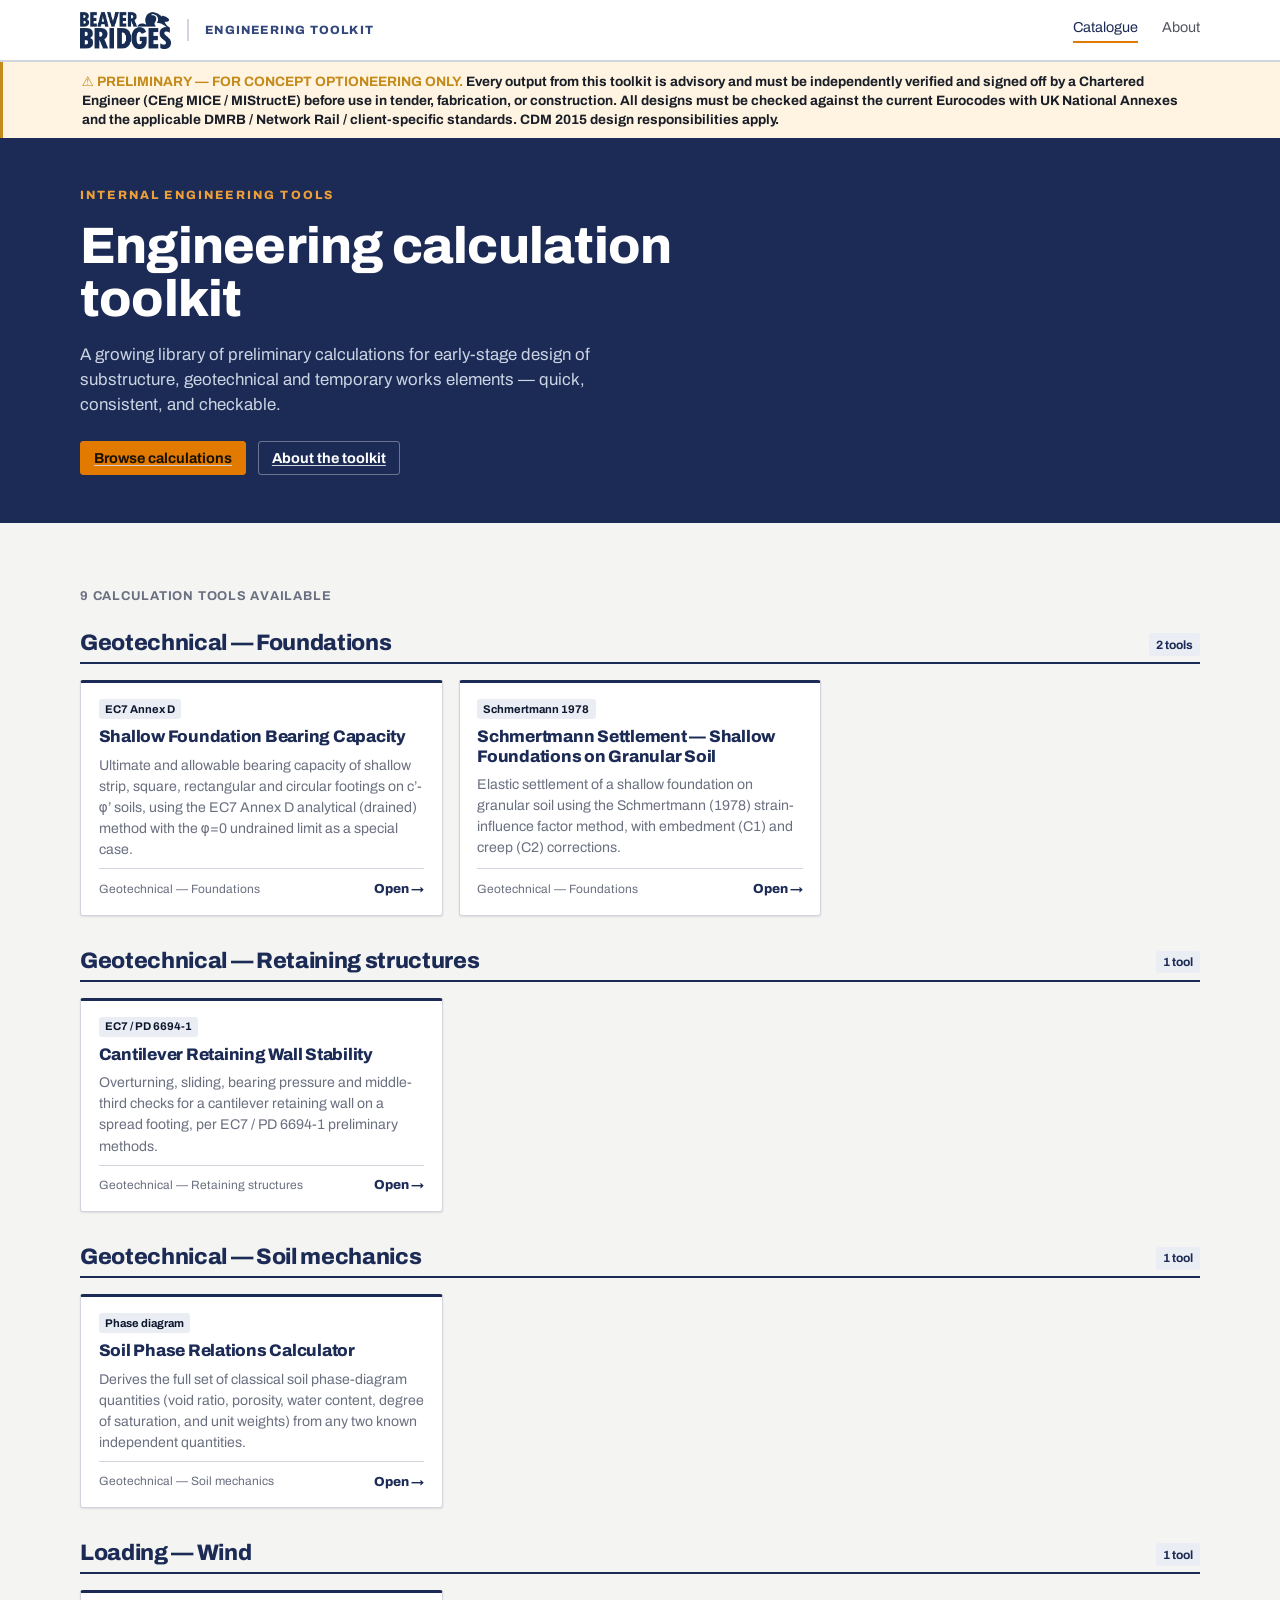
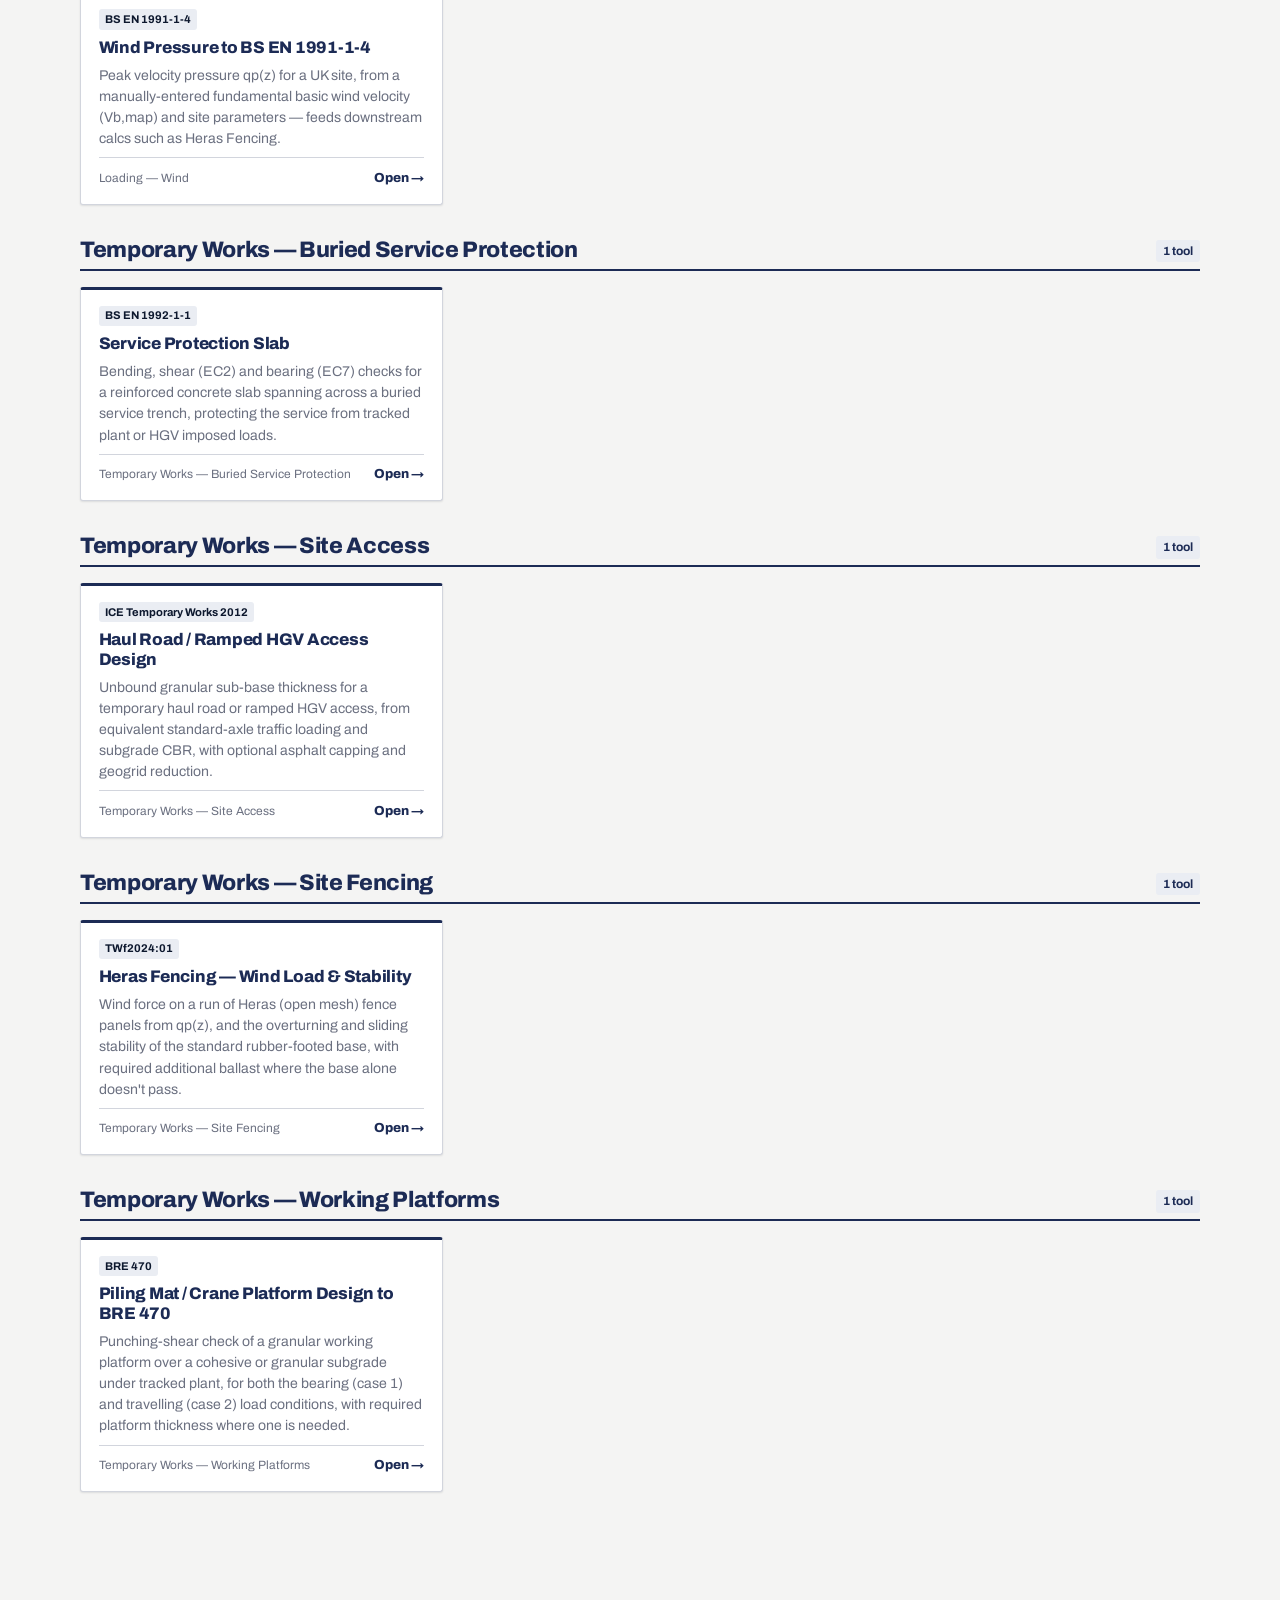
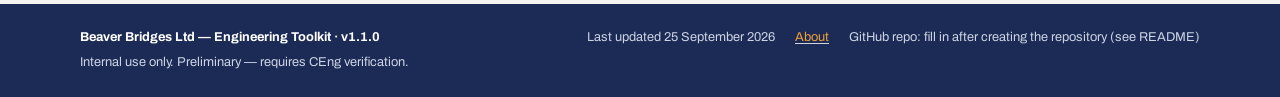
==== commit 4bc2105a: "Rev 2" ====
--- a/index.html
+++ b/index.html
@@ -18,8 +18,7 @@
   <header class="site-nav">
     <div class="container">
       <a class="brand" href="index.html">
-        <img src="assets/logo.svg" alt="Beaver Bridges" />
-        <span class="brand-text">Beaver Bridges</span>
+        <img src="assets/logo.png" alt="Beaver Bridges" />
       </a>
       <span class="divider"></span>
       <span class="tagline">Engineering Toolkit</span>
@@ -44,7 +43,7 @@
     <div class="container">
       <div class="kicker">Internal engineering tools</div>
       <h1>Engineering calculation toolkit</h1>
-      <p>A growing library of preliminary calculations for early-stage design of substructure and geotechnical elements — quick, consistent, and checkable.</p>
+      <p>A growing library of preliminary calculations for early-stage design of substructure, geotechnical and temporary works elements — quick, consistent, and checkable.</p>
       <div class="hero-actions">
         <a href="#catalogue-root" class="btn btn-hero-primary">Browse calculations</a>
         <a href="about.html" class="btn btn-hero-secondary">About the toolkit</a>
@@ -54,13 +53,14 @@
 
   <main>
     <div class="container catalogue-intro">
+      <p class="catalogue-count" id="catalogue-count"></p>
       <div id="catalogue-root"></div>
     </div>
   </main>
 
   <footer class="site-footer">
     <div class="container">
-      <strong>Beaver Bridges Ltd — Engineering Toolkit · v1.0.0</strong>
+      <strong>Beaver Bridges Ltd — Engineering Toolkit · v1.1.0</strong>
       <span>Last updated 25 September 2026</span>
       <a href="about.html">About</a>
       <span>GitHub repo: fill in after creating the repository (see README)</span>
--- a/css/layout.css
+++ b/css/layout.css
@@ -35,14 +35,9 @@
 
 .site-nav .brand img,
 .site-nav .brand svg {
-  height: 26px;
+  height: 38px;
   width: auto;
   display: block;
-}
-
-.site-nav .brand-text {
-  font-size: 0.95rem;
-  white-space: nowrap;
 }
 
 .site-nav .divider {
@@ -221,6 +216,15 @@
   padding-top: 2rem;
 }
 
+.catalogue-count {
+  font-size: 0.8rem;
+  font-weight: 700;
+  letter-spacing: 0.06em;
+  text-transform: uppercase;
+  color: var(--bb-muted);
+  margin-bottom: 1.5rem;
+}
+
 .catalogue-group {
   margin-bottom: 2rem;
 }
--- a/css/components.css
+++ b/css/components.css
@@ -326,6 +326,54 @@
 .phase-output-table td.given {
   font-weight: 700;
   color: var(--bb-primary);
+}
+
+/* --- Header details panel (project no. / sheet / date / engineer) --- */
+
+.header-details-grid {
+  display: grid;
+  grid-template-columns: 1fr;
+  gap: 0.75rem;
+  margin-top: 0.75rem;
+}
+
+@media (min-width: 600px) {
+  .header-details-grid {
+    grid-template-columns: repeat(2, 1fr);
+  }
+}
+
+/* --- Cross-calc pipe handoff --- */
+
+.pipe-notice {
+  background: var(--bb-primary-100);
+  color: var(--bb-primary-800);
+  border-left: 3px solid var(--bb-primary);
+  font-size: 0.85rem;
+  font-weight: 700;
+  padding: 0.6em 1rem;
+  margin-bottom: 1rem;
+}
+
+a.pipe-link {
+  color: var(--bb-primary);
+  font-weight: 700;
+  text-decoration: none;
+}
+
+a.pipe-link:hover {
+  color: var(--bb-accent);
+}
+
+.pipe-send-btn {
+  margin-top: 0.75rem;
+  width: 100%;
+  justify-content: center;
+}
+
+.pipe-received-note {
+  color: var(--bb-accent-700);
+  font-weight: 700;
 }
 
 /* --- Copy-link toast --- */
--- a/css/print.css
+++ b/css/print.css
@@ -23,40 +23,44 @@
   width: 100%;
 }
 
+/* Row 1 — company block (left, ~55%) + project/sheet block (right, ~45%),
+   per BB's calc-sheet house style. Field values come from the editable
+   "Header details" panel on calc.html (js/header-details.js). */
 .report-sheet .rs-head {
   display: grid;
-  grid-template-columns: 1fr 1fr;
+  grid-template-columns: 55% 45%;
   border-bottom: 0.5pt solid var(--bb-primary);
 }
 
 .report-sheet .rs-head > div {
-  padding: 6pt 8pt;
+  padding: 7pt 10pt;
 }
 
 .report-sheet .rs-head-left {
   border-right: 0.5pt solid var(--bb-primary);
   display: flex;
   align-items: center;
-  gap: 8pt;
+  gap: 10pt;
 }
 
 .report-sheet .rs-head-left img,
 .report-sheet .rs-head-left svg {
-  height: 22pt;
+  height: 30pt;
   width: auto;
+  flex: none;
 }
 
 .report-sheet .rs-head-left .rs-company {
-  font-size: 12pt;
+  font-size: 10.5pt;
   font-weight: 800;
   color: var(--bb-primary);
-}
-
-.report-sheet .rs-head-left .rs-sub {
+  line-height: 1.3;
+}
+
+.report-sheet .rs-head-left .rs-company-addr {
   font-size: 7.5pt;
-  letter-spacing: 0.08em;
-  text-transform: uppercase;
-  color: var(--bb-primary-500);
+  color: var(--bb-primary-500);
+  line-height: 1.35;
 }
 
 .report-sheet .rs-meta-table td {
@@ -77,36 +81,29 @@
   border-bottom: 0.5pt solid #000;
 }
 
-.report-sheet .rs-calc-meta {
-  display: grid;
-  grid-template-columns: 1fr 1fr;
-  border-bottom: 0.5pt solid var(--bb-primary);
-}
-
-.report-sheet .rs-calc-meta > div {
-  padding: 6pt 8pt;
-}
-
-.report-sheet .rs-calc-meta > div:first-child {
-  border-right: 0.5pt solid var(--bb-primary);
-}
-
-.report-sheet .rs-calc-title {
-  font-size: 12pt;
-  font-weight: 800;
-  margin-bottom: 2pt;
-}
-
-/* Full-width navy title strip, between the metadata grid and the body —
-   purely decorative repetition of the title already in rs-calc-meta, but
-   it's what makes the sheet read as a formal document at a glance. */
+/* Row 2 — full-width navy title strip: calc title (bold, left) and
+   calc ID/version (small, right-aligned). */
 .report-sheet .rs-title-bar {
   background: var(--bb-primary);
   color: #fff;
   padding: 7pt 12pt;
+  display: flex;
+  align-items: baseline;
+  justify-content: space-between;
+  gap: 10pt;
+}
+
+.report-sheet .rs-title-bar .rs-title-main {
   font-weight: 800;
   font-size: 11pt;
   letter-spacing: -0.01em;
+}
+
+.report-sheet .rs-title-bar .rs-title-meta {
+  font-size: 8pt;
+  font-weight: 600;
+  color: var(--bb-accent-300);
+  white-space: nowrap;
 }
 
 .report-sheet .rs-body {
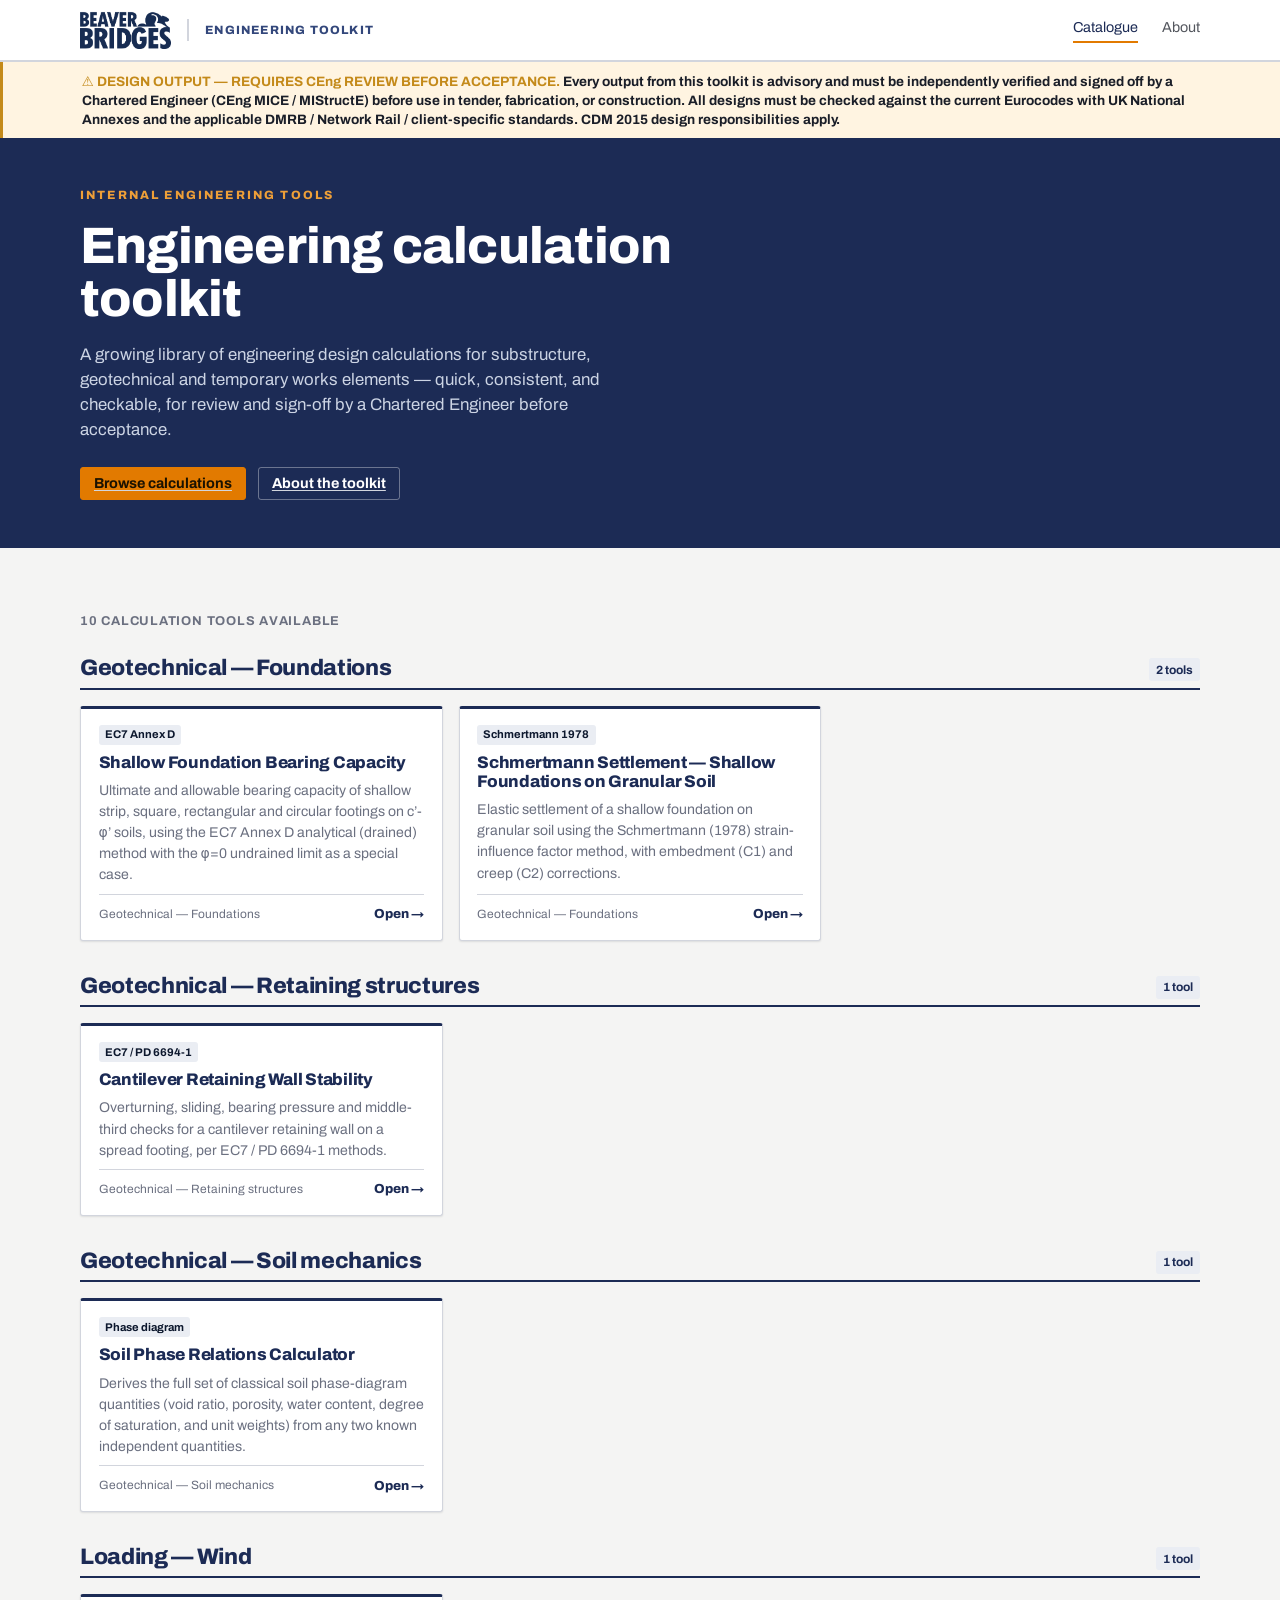
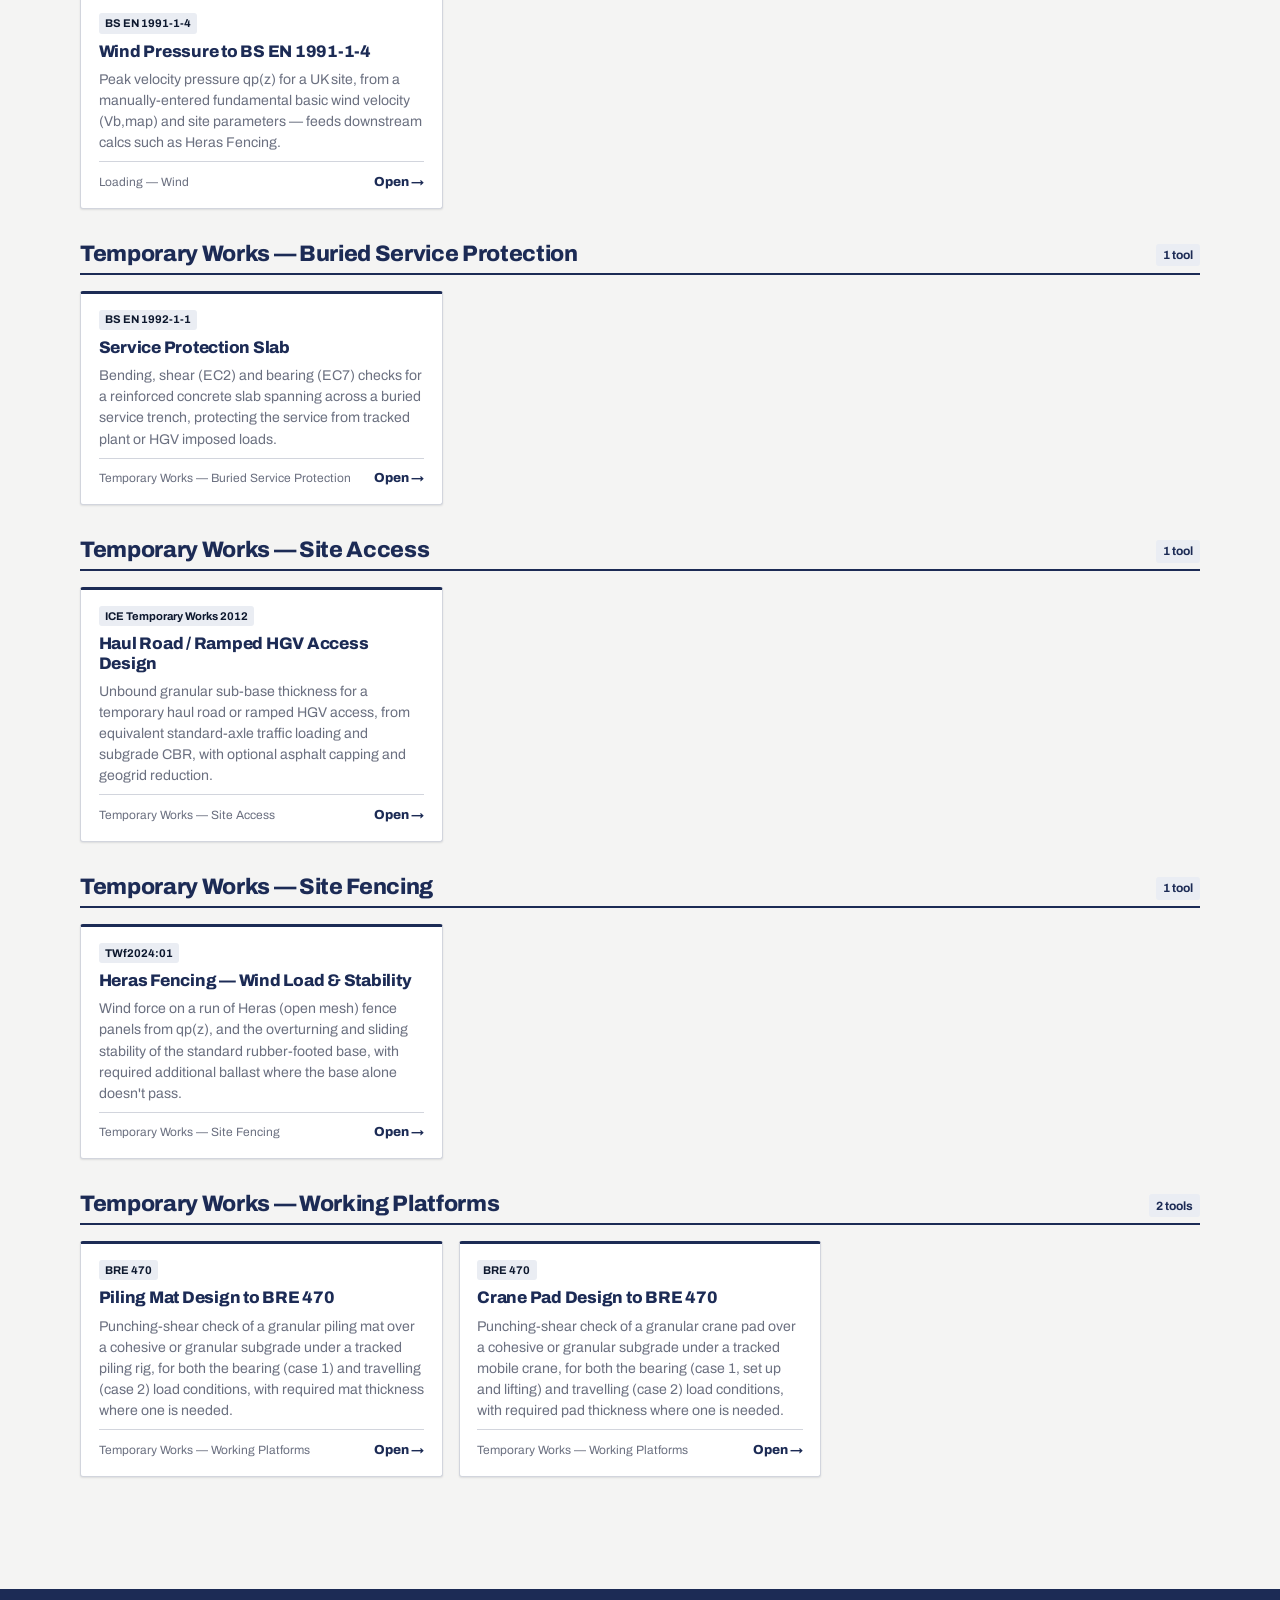
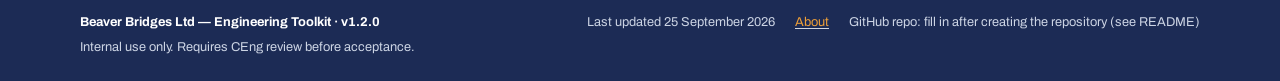
==== commit 0abb27fe: "Rev 3" ====
--- a/index.html
+++ b/index.html
@@ -4,7 +4,7 @@
   <meta charset="utf-8" />
   <meta name="viewport" content="width=device-width, initial-scale=1" />
   <title>Beaver Bridges — Engineering Toolkit</title>
-  <meta name="description" content="Preliminary engineering calculation tools for Beaver Bridges Ltd. All outputs require CEng verification prior to use." />
+  <meta name="description" content="Engineering design calculation tools for Beaver Bridges Ltd. All outputs require independent review and sign-off by a Chartered Engineer before acceptance." />
   <link rel="icon" href="assets/favicon.ico" />
   <link rel="preconnect" href="https://fonts.googleapis.com" />
   <link rel="preconnect" href="https://fonts.gstatic.com" crossorigin />
@@ -31,7 +31,7 @@
 
   <div class="safety-banner">
     <div class="container">
-      <strong class="lead">⚠ PRELIMINARY — FOR CONCEPT OPTIONEERING ONLY.</strong>
+      <strong class="lead">⚠ DESIGN OUTPUT — REQUIRES CEng REVIEW BEFORE ACCEPTANCE.</strong>
       Every output from this toolkit is advisory and must be independently verified and signed off by a
       Chartered Engineer (CEng MICE / MIStructE) before use in tender, fabrication, or construction. All
       designs must be checked against the current Eurocodes with UK National Annexes and the applicable
@@ -43,7 +43,7 @@
     <div class="container">
       <div class="kicker">Internal engineering tools</div>
       <h1>Engineering calculation toolkit</h1>
-      <p>A growing library of preliminary calculations for early-stage design of substructure, geotechnical and temporary works elements — quick, consistent, and checkable.</p>
+      <p>A growing library of engineering design calculations for substructure, geotechnical and temporary works elements — quick, consistent, and checkable, for review and sign-off by a Chartered Engineer before acceptance.</p>
       <div class="hero-actions">
         <a href="#catalogue-root" class="btn btn-hero-primary">Browse calculations</a>
         <a href="about.html" class="btn btn-hero-secondary">About the toolkit</a>
@@ -60,11 +60,11 @@
 
   <footer class="site-footer">
     <div class="container">
-      <strong>Beaver Bridges Ltd — Engineering Toolkit · v1.1.0</strong>
+      <strong>Beaver Bridges Ltd — Engineering Toolkit · v1.2.0</strong>
       <span>Last updated 25 September 2026</span>
       <a href="about.html">About</a>
       <span>GitHub repo: fill in after creating the repository (see README)</span>
-      <span>Internal use only. Preliminary — requires CEng verification.</span>
+      <span>Internal use only. Requires CEng review before acceptance.</span>
     </div>
   </footer>
 
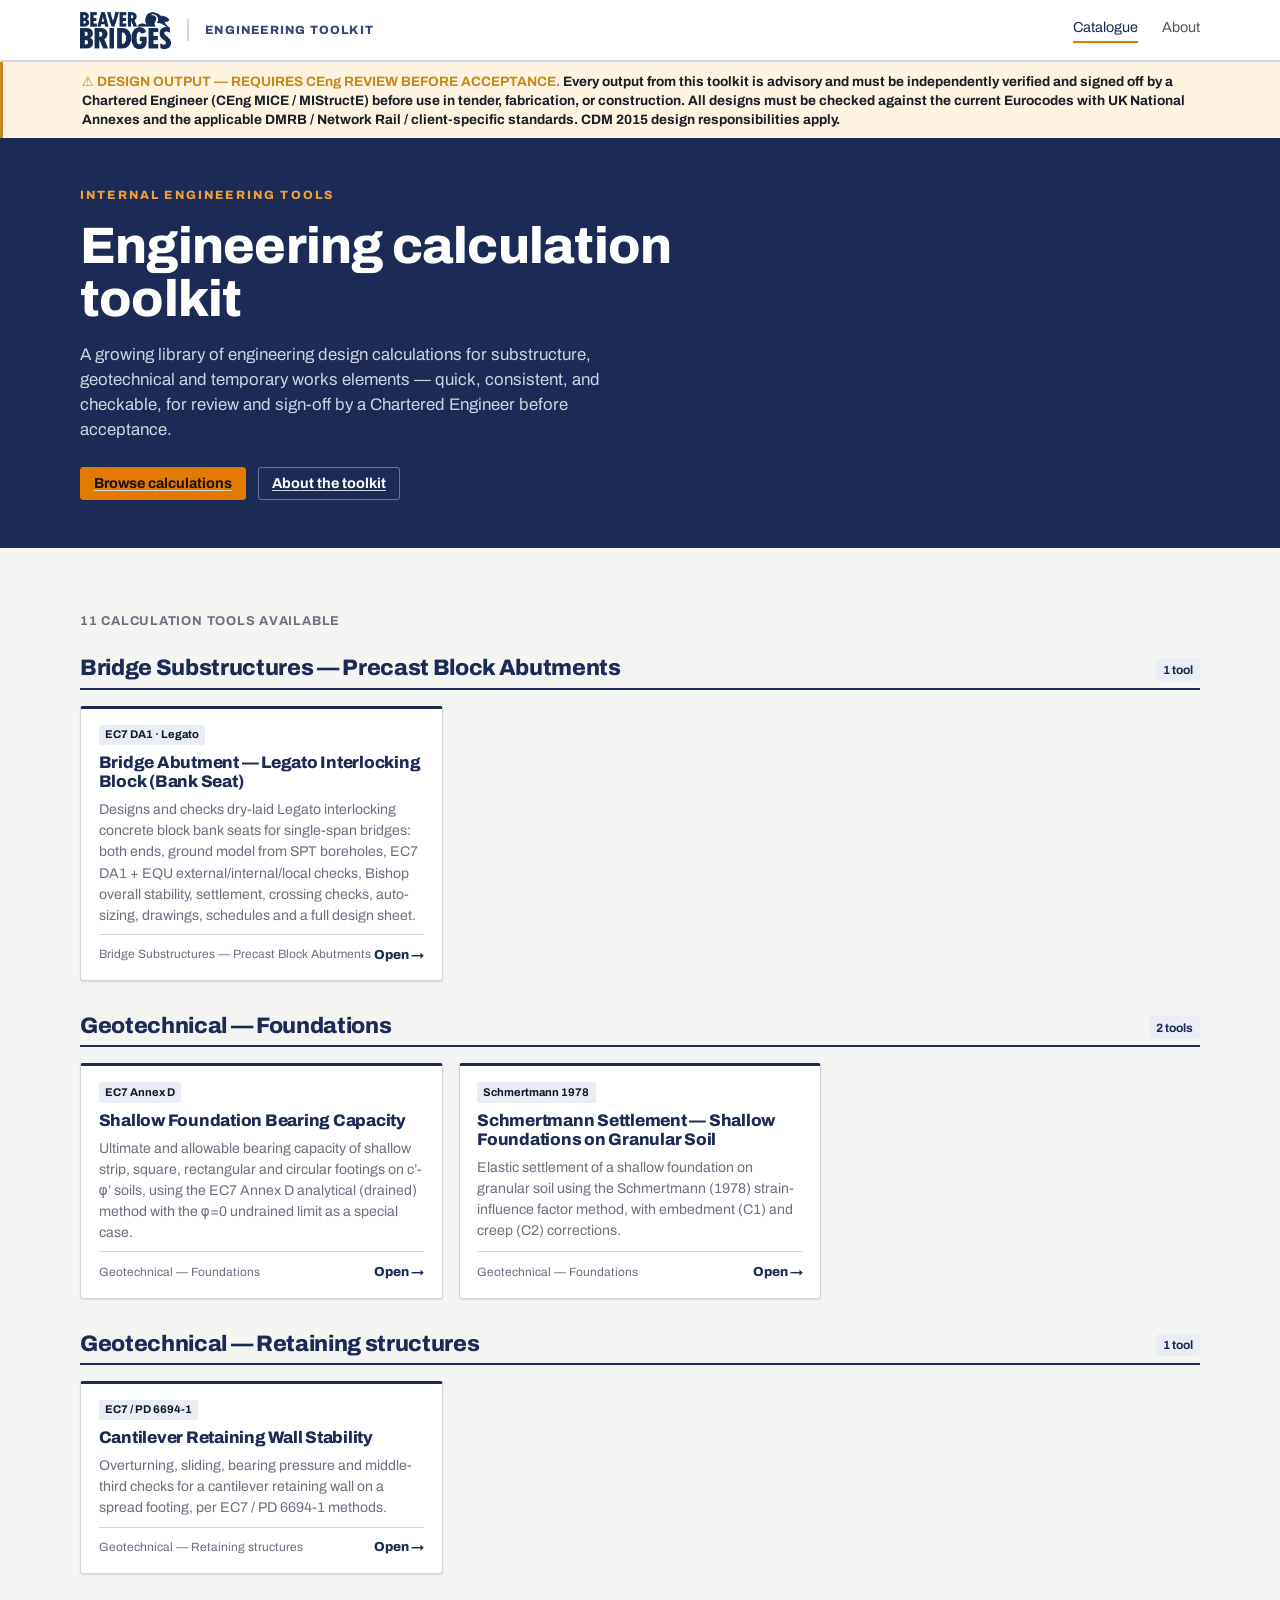
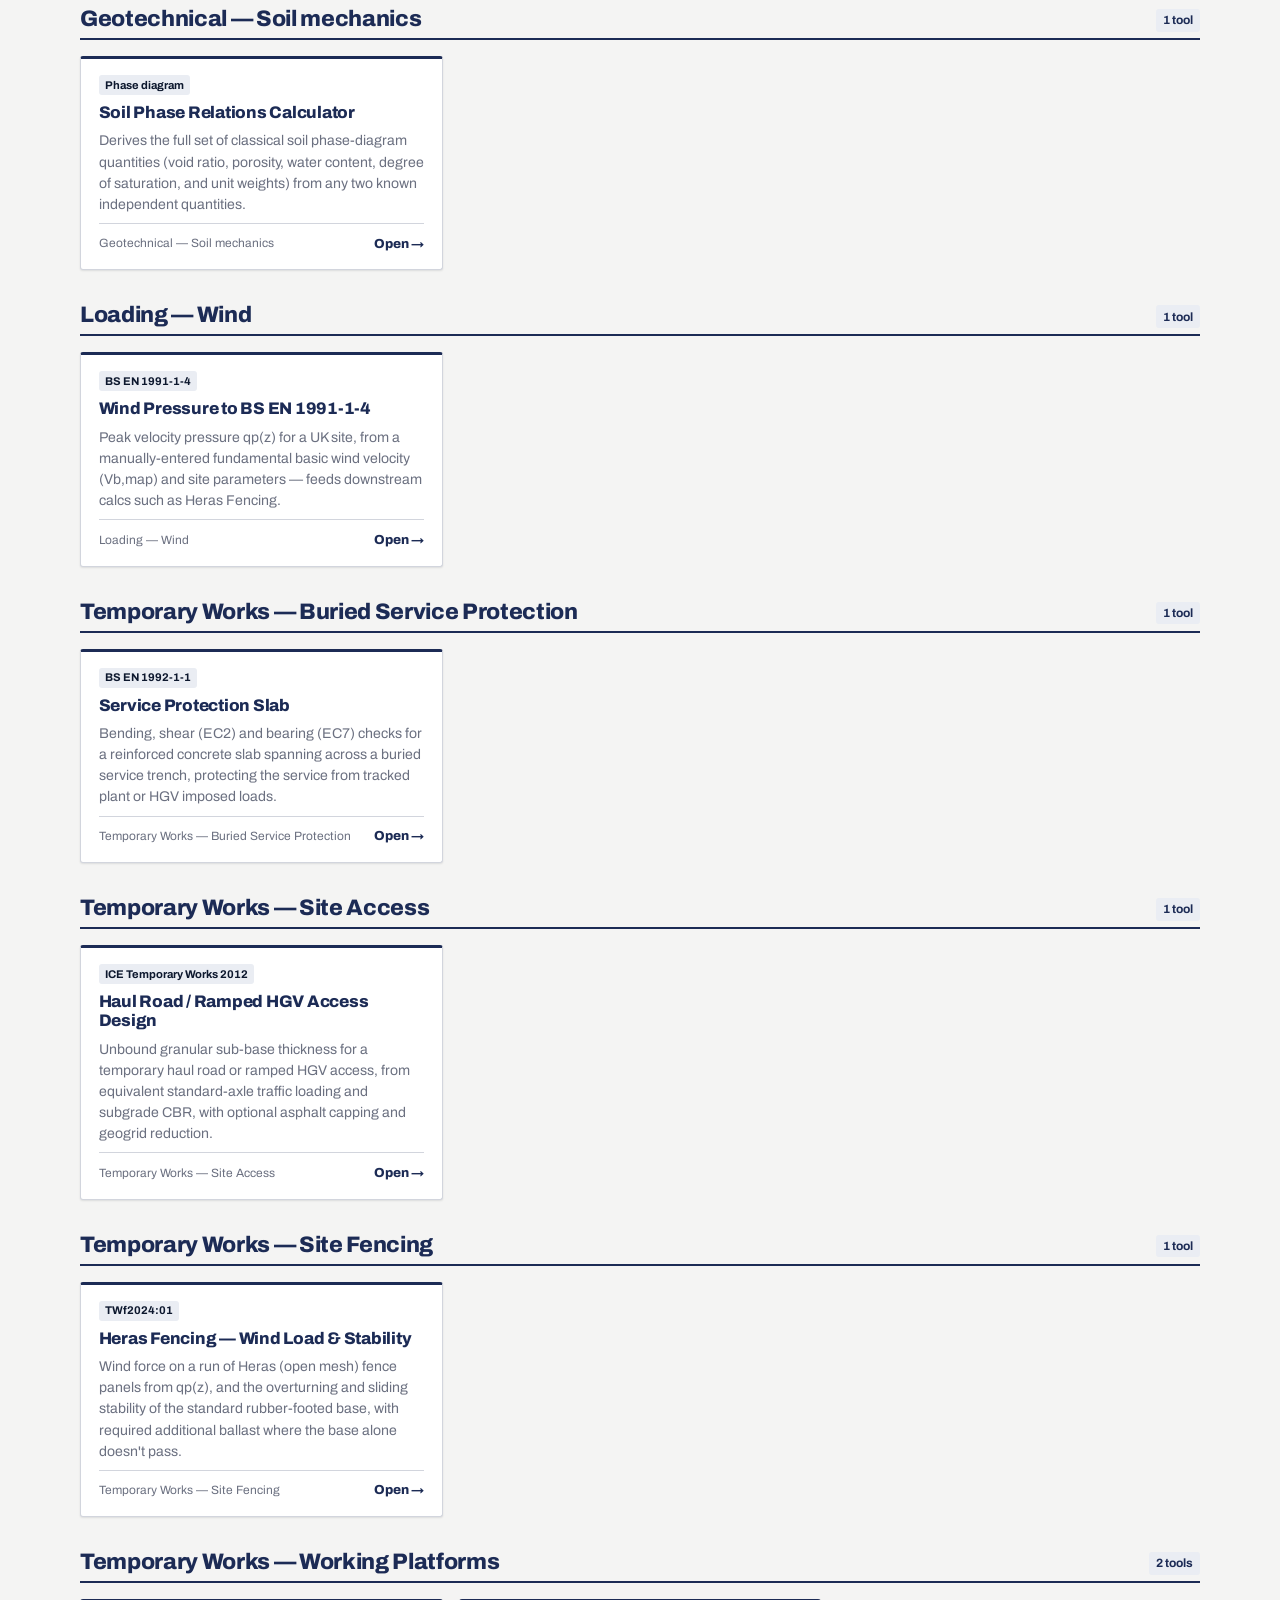
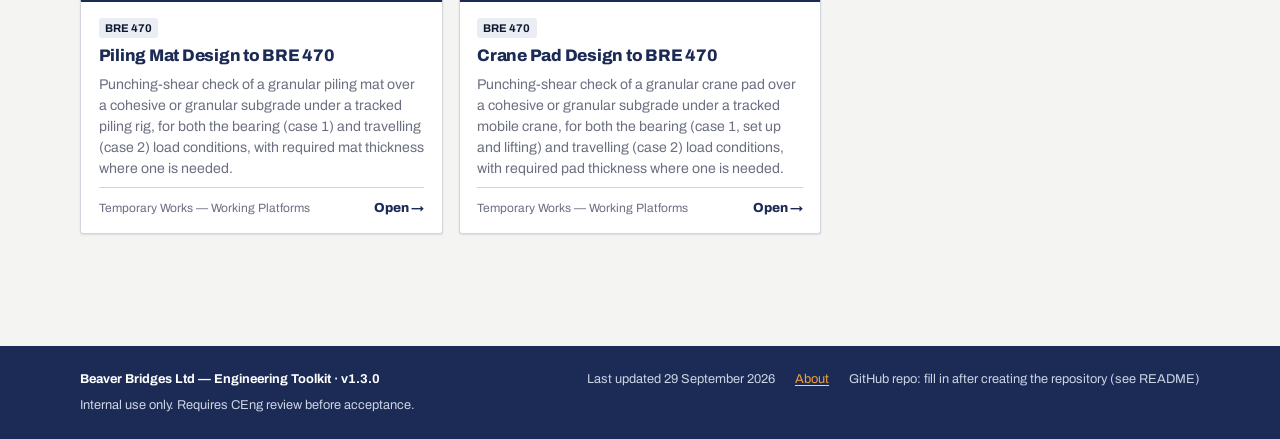
==== commit b559a5b2: "Rev 4" ====
--- a/index.html
+++ b/index.html
@@ -60,8 +60,8 @@
 
   <footer class="site-footer">
     <div class="container">
-      <strong>Beaver Bridges Ltd — Engineering Toolkit · v1.2.0</strong>
-      <span>Last updated 25 September 2026</span>
+      <strong>Beaver Bridges Ltd — Engineering Toolkit · v1.3.0</strong>
+      <span>Last updated 29 September 2026</span>
       <a href="about.html">About</a>
       <span>GitHub repo: fill in after creating the repository (see README)</span>
       <span>Internal use only. Requires CEng review before acceptance.</span>
--- a/css/components.css
+++ b/css/components.css
@@ -391,8 +391,134 @@
   opacity: 0;
   pointer-events: none;
   transition: opacity 0.2s ease;
+  max-width: calc(100vw - 32px);
+  text-align: center;
 }
 
 .toast.visible {
   opacity: 1;
 }
+
+/* --- Small buttons --- */
+.btn-sm { font-size: 0.8rem; padding: 0.35em 0.7em; }
+.btn-xs { font-size: 0.72rem; padding: 0.15em 0.45em; line-height: 1.1; }
+
+/* --- Tabs (js/tabs.js and the runner tab grouping) --- */
+.tab-bar {
+  display: flex;
+  gap: 2px;
+  overflow-x: auto;
+  position: sticky;
+  top: 62px;
+  z-index: 5;
+  background: var(--bb-paper);
+  border-bottom: 2px solid var(--bb-primary);
+  margin-bottom: 1rem;
+  scrollbar-width: thin;
+}
+.tab-btn {
+  flex: none;
+  font-family: var(--bb-font);
+  font-size: 0.82rem;
+  font-weight: 700;
+  padding: 0.55em 0.8em;
+  border: 1px solid var(--bb-line);
+  border-bottom: none;
+  background: #fff;
+  color: var(--bb-primary);
+  border-radius: var(--bb-radius) var(--bb-radius) 0 0;
+  cursor: pointer;
+  white-space: nowrap;
+}
+.tab-btn[aria-selected="true"] { background: var(--bb-primary); color: #fff; border-color: var(--bb-primary); }
+.tab-btn:focus-visible { outline: 2px solid var(--bb-accent); outline-offset: 1px; }
+
+/* --- Editable tables (js/table-input.js) --- */
+.tbl-wrap { margin-bottom: 0.75rem; }
+.tbl-scroll { overflow-x: auto; max-width: 100%; position: relative; }
+.tbl-input { font-size: 0.82rem; min-width: 100%; }
+.tbl-input th { font-size: 0.68rem; white-space: nowrap; padding: 0.3em 0.35em; }
+.tbl-input td { padding: 0.2em 0.25em; vertical-align: middle; }
+.tbl-input input[type="number"], .tbl-input input[type="text"], .tbl-input select {
+  width: 100%; min-width: 4.2rem; padding: 0.3em 0.35em; font-size: 0.82rem;
+  border: 1px solid var(--bb-line); border-radius: var(--bb-radius); background: var(--bb-paper);
+}
+.tbl-input input[type="text"] { min-width: 6rem; }
+.tbl-input input:focus, .tbl-input select:focus { outline: 2px solid var(--bb-primary); outline-offset: 0; }
+.tbl-actions { white-space: nowrap; }
+.tbl-rowlabel { font-weight: 700; color: var(--bb-primary); }
+.tbl-bar { display: flex; flex-wrap: wrap; gap: 0.4rem; margin-top: 0.4rem; }
+.tbl-paste textarea { width: 100%; font-family: ui-monospace, monospace; font-size: 0.8rem; margin-top: 0.3rem; }
+.tbl-readonly td, .tbl-readonly th { font-size: 0.78rem; }
+
+/* --- Legato abutment UI --- */
+.lg-ui textarea { width: 100%; font-family: inherit; font-size: 0.85rem; padding: 0.4em; border: 1px solid var(--bb-line); border-radius: var(--bb-radius); }
+.lg-toolbar { display: flex; flex-wrap: wrap; align-items: center; gap: 0.4rem; background: #fff; border: 1px solid var(--bb-line); border-radius: var(--bb-radius); padding: 0.6rem; margin-bottom: 0.4rem; }
+.lg-toolbar select { padding: 0.35em; max-width: 100%; }
+.lg-toolbar-label { font-size: 0.75rem; font-weight: 700; color: var(--bb-muted); text-transform: uppercase; letter-spacing: 0.05em; }
+.lg-seg { display: inline-flex; border: 1px solid var(--bb-primary); border-radius: var(--bb-radius); overflow: hidden; }
+.lg-seg-btn { border: none; background: #fff; color: var(--bb-primary); font-weight: 700; font-size: 0.82rem; padding: 0.35em 0.8em; cursor: pointer; }
+.lg-seg-btn.on { background: var(--bb-primary); color: #fff; }
+.lg-autosave-note { margin: 0 0 0.75rem; }
+.lg-fieldset { background: #fff; min-width: 0; max-width: 100%; }
+.lg-fieldset > select, .lg-toolbar select { width: 100%; max-width: 100%; padding: 0.4em; }
+@media (min-width: 560px) { .lg-toolbar select { width: auto; } }
+@media (min-width: 900px) { .lg-jump { display: none; } }
+.lg-grid { display: grid; grid-template-columns: 1fr; gap: 0 1rem; }
+@media (min-width: 560px) { .lg-grid { grid-template-columns: repeat(2, minmax(0, 1fr)); } }
+.lg-grid .field { margin-bottom: 0.75rem; }
+.field-check { display: flex; align-items: flex-start; gap: 0.4rem; flex-wrap: wrap; }
+.field-check label { margin: 0; font-weight: 600; }
+.field-check .field-help { flex-basis: 100%; }
+.lg-cols { display: grid; grid-template-columns: 1fr; gap: 0 1rem; }
+@media (min-width: 700px) { .lg-cols { grid-template-columns: repeat(2, minmax(0, 1fr)); } .lg-cols .lg-grid { grid-template-columns: 1fr; } }
+.lg-checks { display: flex; flex-wrap: wrap; gap: 0.6rem 1rem; }
+.lg-check { font-size: 0.85rem; font-weight: 600; }
+.lg-bh { border: 1px solid var(--bb-line); border-radius: var(--bb-radius); padding: 0.5rem 0.75rem; margin-bottom: 0.6rem; background: var(--bb-paper); }
+.lg-bh summary { cursor: pointer; font-weight: 700; font-size: 0.88rem; color: var(--bb-primary); }
+.lg-h4 { font-size: 0.85rem; margin: 0.6rem 0 0.3rem; }
+.lg-lab { display: flex; gap: 2px; }
+.lg-lab input { min-width: 3.4rem !important; }
+.lg-bad { color: var(--bb-err); font-weight: 700; }
+.lg-helper { margin-top: 0.5rem; }
+.lg-helper summary { cursor: pointer; font-weight: 700; font-size: 0.85rem; }
+.lg-fig { margin: 0 0 1.25rem; background: #fff; border: 1px solid var(--bb-line); border-radius: var(--bb-radius); padding: 0.4rem; }
+.lg-fig figcaption { font-size: 0.8rem; font-weight: 700; color: var(--bb-primary); padding: 0.3rem 0.2rem 0; }
+.custom-ui-host { min-width: 0; }
+.calc-layout-custom { grid-template-columns: minmax(0, 1fr); }
+.calc-layout-custom > * { min-width: 0; }
+.report-frame { overflow-x: auto; }
+@media (min-width: 900px) {
+  .calc-layout-custom { grid-template-columns: minmax(0, 1.25fr) minmax(0, 0.75fr); }
+  .calc-layout-custom .calc-col-results { max-height: calc(100vh - 90px); overflow-y: auto; }
+}
+
+/* Dashboard */
+.lg-actions { display: flex; flex-wrap: wrap; gap: 0.4rem; margin: 0.25rem 0 0.6rem; }
+.lg-badge { display: inline-block; font-size: 0.65rem; font-weight: 800; padding: 0.1em 0.45em; border-radius: 999px; margin-left: 0.35em; text-transform: uppercase; }
+.lg-badge.ok { background: #E7F3EC; color: var(--bb-ok); }
+.lg-badge.warn { background: var(--bb-warn-bg); color: #8a5a00; }
+.lg-progress { position: relative; height: 1.3rem; background: var(--bb-primary-100); border-radius: var(--bb-radius); margin-bottom: 0.6rem; overflow: hidden; }
+.lg-progress-bar { position: absolute; top: 0; bottom: 0; left: 0; width: 0; background: var(--bb-accent); transition: width 0.2s; }
+.lg-progress-text { position: relative; font-size: 0.72rem; font-weight: 700; padding-left: 0.5rem; line-height: 1.3rem; }
+.lg-card { border: 1px solid var(--bb-line); border-radius: var(--bb-radius); padding: 0.5rem 0.7rem; margin-bottom: 0.7rem; }
+.lg-card summary { cursor: pointer; font-weight: 800; color: var(--bb-primary); }
+.lg-bars { display: flex; flex-direction: column; gap: 2px; margin: 0.5rem 0; }
+.lg-bar-row { display: grid; grid-template-columns: minmax(0, 1.4fr) minmax(0, 1fr) auto; gap: 0.4rem; align-items: center; background: none; border: none; padding: 0.15rem 0; text-align: left; cursor: pointer; font-family: inherit; color: inherit; }
+.lg-bar-row:hover .lg-bar-label { color: var(--bb-accent-700); text-decoration: underline; }
+.lg-bar-label { font-size: 0.74rem; overflow: hidden; text-overflow: ellipsis; white-space: nowrap; }
+.lg-bar-track { position: relative; height: 0.75rem; background: var(--bb-primary-100); border-radius: 2px; }
+.lg-bar-fill { position: absolute; top: 0; bottom: 0; left: 0; border-radius: 2px; }
+.lg-bar-fill.ok { background: #2e7d32; }
+.lg-bar-fill.near { background: #f9a825; }
+.lg-bar-fill.fail { background: #c62828; }
+.lg-bar-limit { position: absolute; left: 83.3%; top: -2px; bottom: -2px; width: 2px; background: var(--bb-ink); }
+.lg-bar-val { font-size: 0.72rem; font-weight: 800; white-space: nowrap; font-variant-numeric: tabular-nums; }
+.lg-bar-val.fail { color: #c62828; }
+.lg-bar-val.near { color: #8a5a00; }
+.lg-bar-val.ok { color: #2e7d32; }
+.lg-metrics { font-size: 0.78rem; }
+.lg-metrics th { text-transform: none; letter-spacing: 0; font-size: 0.74rem; width: 40%; }
+.lg-stale { color: #8a5a00; }
+.lg-warn summary, .lg-flags summary { cursor: pointer; }
+.lg-warn ul, .lg-flags ol { font-size: 0.78rem; max-height: 22rem; overflow-y: auto; }
--- a/css/print.css
+++ b/css/print.css
@@ -349,3 +349,30 @@
     content: '';
   }
 }
+
+/* --- Multi-sheet reports (calc.buildReport) --- */
+.lg-report .report-sheet { margin-bottom: 18px; }
+.report-sheet .lg-h5 { font-size: 9pt; font-weight: 800; margin: 8pt 0 3pt; color: var(--bb-primary); }
+.report-sheet .lg-table td, .report-sheet .lg-table th { font-size: 8pt; vertical-align: top; }
+.report-sheet .lg-small td, .report-sheet .lg-small th { font-size: 7pt; }
+.report-sheet .lg-note { font-size: 8pt; color: #333; }
+.report-sheet .lg-drawing { margin: 6pt 0; page-break-inside: avoid; }
+.report-sheet .lg-drawing svg { max-width: 100%; height: auto; }
+.report-sheet .lg-util { font-weight: 700; }
+.report-sheet .lg-util.fail, .report-sheet .lg-status.fail { color: #c62828; }
+.report-sheet .lg-util.near, .report-sheet .lg-status.flag { color: #8a5a00; }
+.report-sheet .lg-util.ok, .report-sheet .lg-status.ok { color: #2e7d32; }
+.report-sheet .lg-status { font-weight: 800; font-size: 7.5pt; }
+.report-sheet .lg-disclaimer { font-size: 7pt; font-weight: 700; padding: 3pt 12pt; background: var(--bb-warn-bg); border-top: 0.5pt solid var(--bb-warn-ln); }
+.report-sheet .lg-compact-signoff .rs-signoff-statement { font-size: 7pt; padding: 3pt 12pt; }
+.report-sheet .lg-compact-signoff .rs-signoff-rows { padding: 4pt 12pt; }
+.report-sheet .lg-compact-signoff .rs-signoff-row { margin: 0; }
+.report-sheet .rs-body p { margin: 0 0 4pt; }
+
+@media print {
+  @page a3sheet { size: A3 landscape; margin: 12mm; }
+  .lg-report .report-sheet { margin: 0; break-after: page; page-break-after: always; }
+  .lg-report .report-sheet:last-child { break-after: auto; page-break-after: auto; }
+  .lg-report .report-sheet.lg-a3 { page: a3sheet; }
+  .diagram-section, .header-details, .custom-ui-host, .tab-bar { display: none !important; }
+}
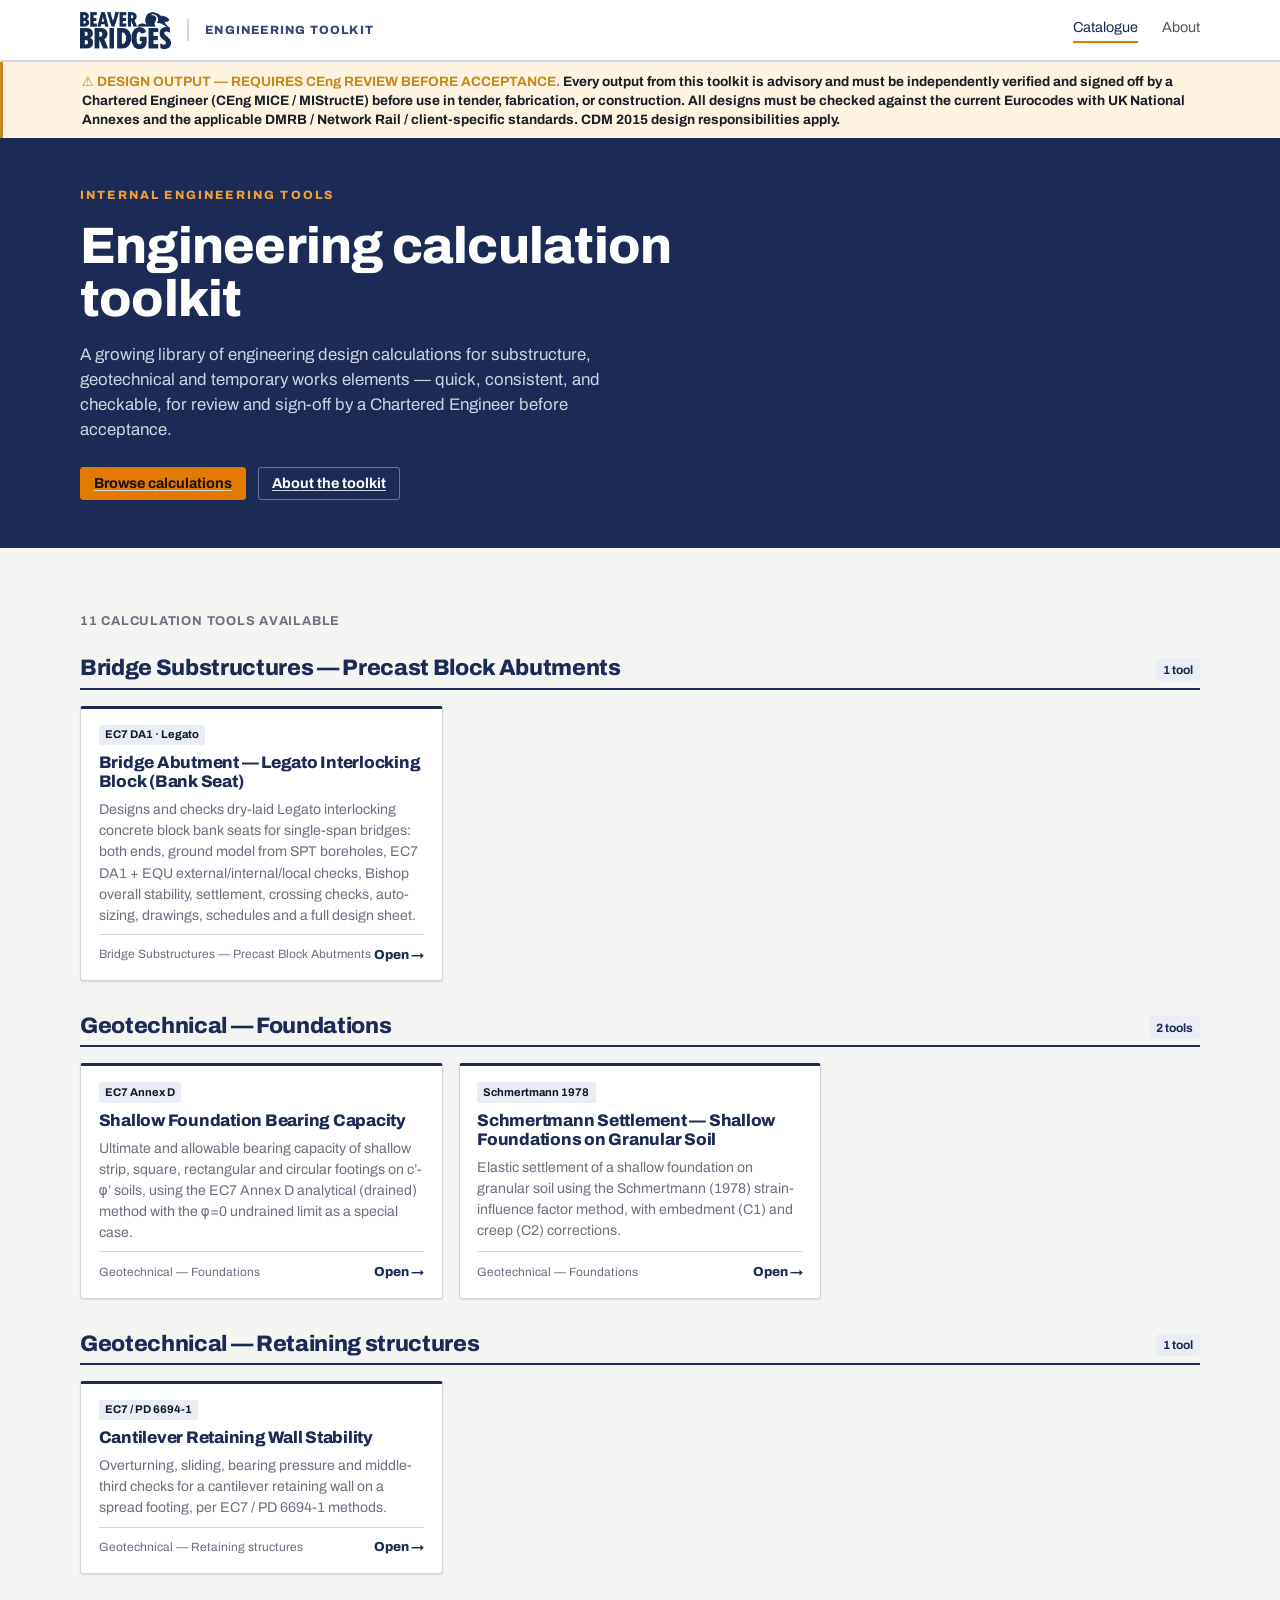
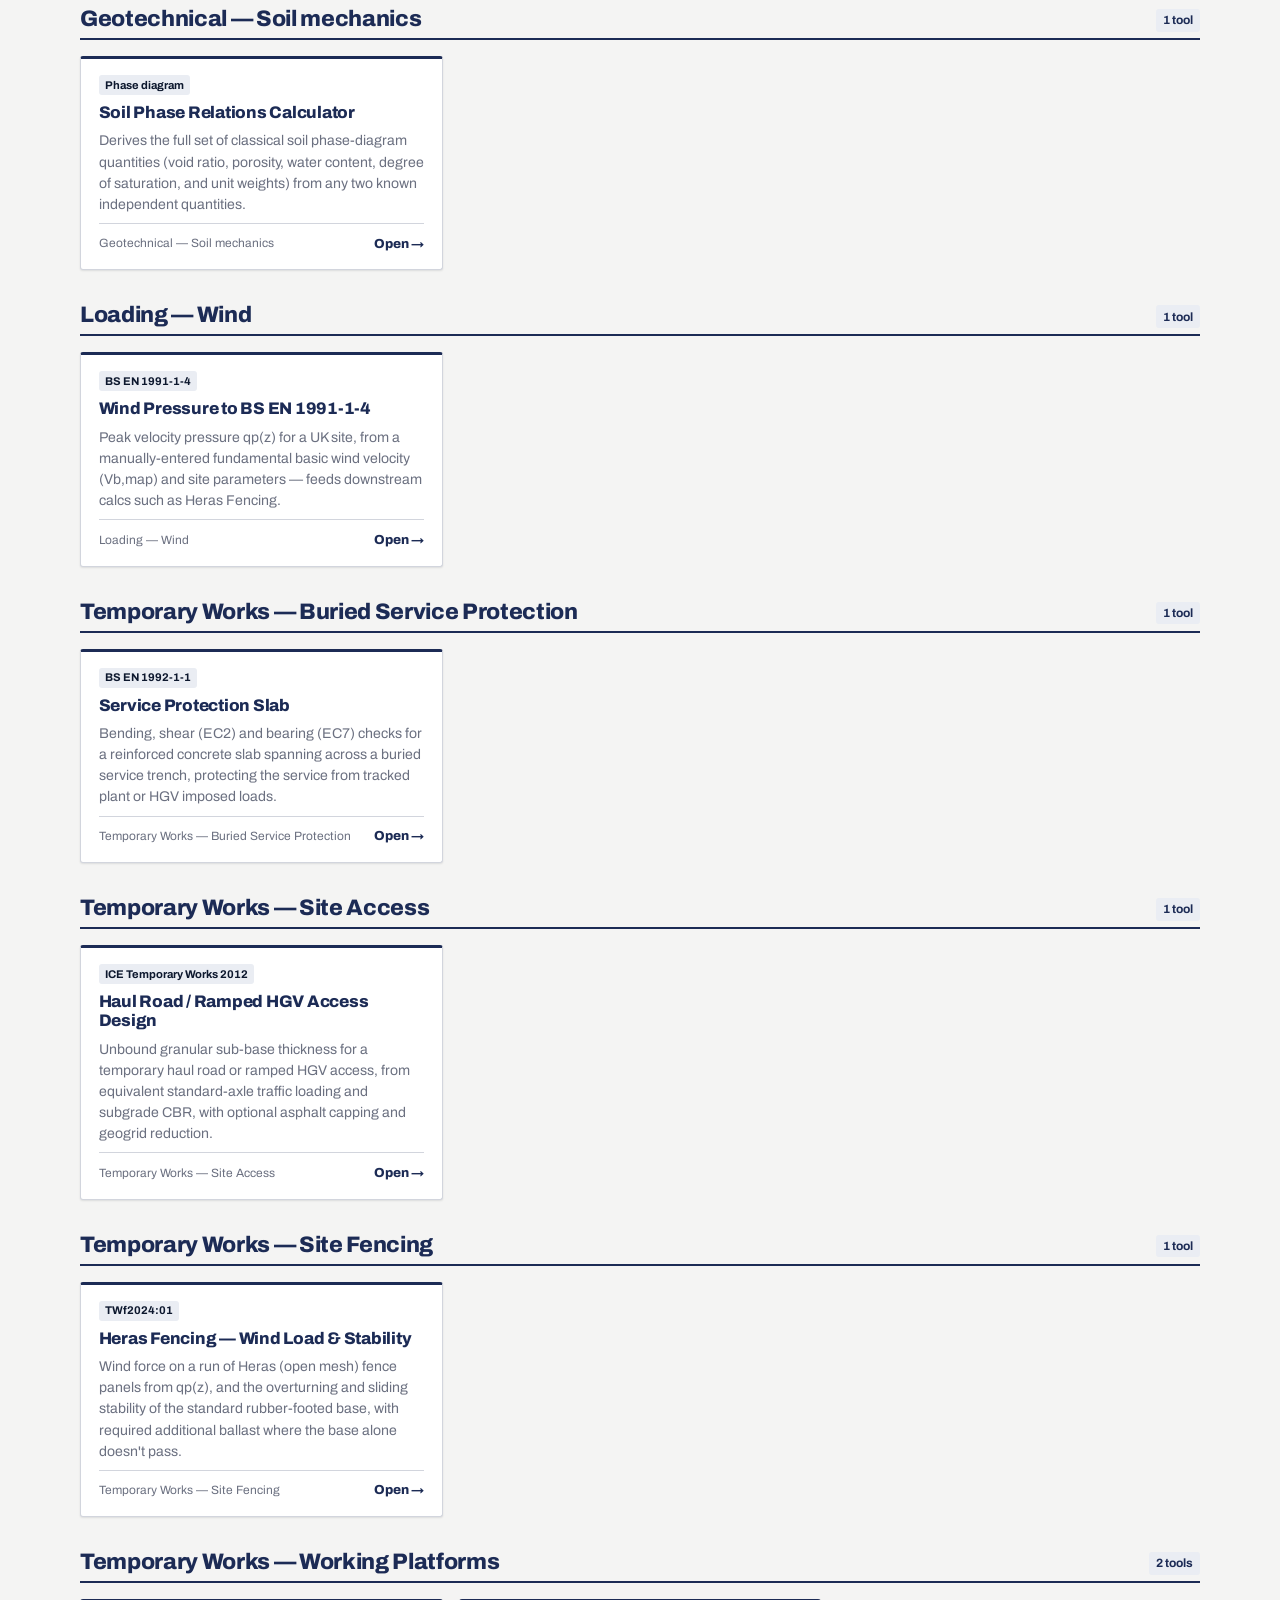
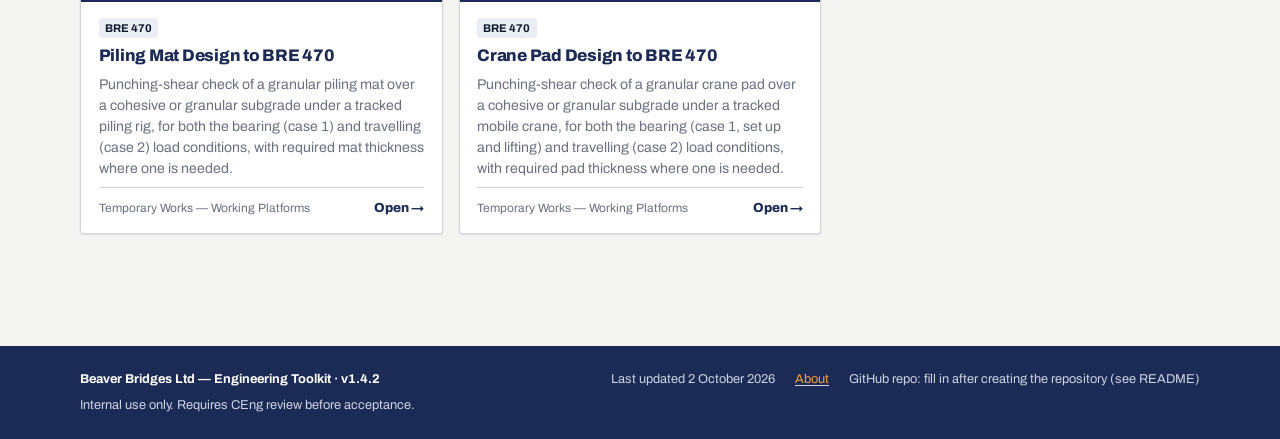
==== commit 7f1d9d5f: "Rev 5" ====
--- a/index.html
+++ b/index.html
@@ -60,8 +60,8 @@
 
   <footer class="site-footer">
     <div class="container">
-      <strong>Beaver Bridges Ltd — Engineering Toolkit · v1.3.0</strong>
-      <span>Last updated 29 September 2026</span>
+      <strong>Beaver Bridges Ltd — Engineering Toolkit · v1.4.2</strong>
+      <span>Last updated 2 October 2026</span>
       <a href="about.html">About</a>
       <span>GitHub repo: fill in after creating the repository (see README)</span>
       <span>Internal use only. Requires CEng review before acceptance.</span>
--- a/css/components.css
+++ b/css/components.css
@@ -446,6 +446,16 @@
 .tbl-input input[type="text"] { min-width: 6rem; }
 .tbl-input input:focus, .tbl-input select:focus { outline: 2px solid var(--bb-primary); outline-offset: 0; }
 .tbl-actions { white-space: nowrap; }
+.tbl-input input.tbl-bad { border-color: var(--bb-err); background: #FBEAE7; }
+.lg-more { border: 1px solid var(--bb-line); border-radius: var(--bb-radius); background: #fff; padding: 0.5rem 0.75rem; margin-bottom: 1rem; }
+.lg-more > summary { cursor: pointer; font-weight: 700; font-size: 0.88rem; color: var(--bb-primary); }
+.lg-more[open] > summary { margin-bottom: 0.6rem; }
+.lg-library { border-color: var(--bb-primary); border-width: 2px; }
+.lg-library .lg-notes { font-size: 0.78rem; color: var(--bb-muted); margin: 0.5rem 0 0; }
+.lg-mod { font-size: 0.82rem; font-weight: 700; color: #8a5a00; background: var(--bb-warn-bg); border-left: 3px solid var(--bb-warn-ln); padding: 0.4em 0.7em; }
+.lg-lead { font-size: 0.88rem; color: var(--bb-ink); }
+.lg-bhcard .lg-plain { border: none; padding: 0; margin: 0 0 0.5rem; }
+.lg-bhcard .lg-plain > legend { display: none; }
 .tbl-rowlabel { font-weight: 700; color: var(--bb-primary); }
 .tbl-bar { display: flex; flex-wrap: wrap; gap: 0.4rem; margin-top: 0.4rem; }
 .tbl-paste textarea { width: 100%; font-family: ui-monospace, monospace; font-size: 0.8rem; margin-top: 0.3rem; }
